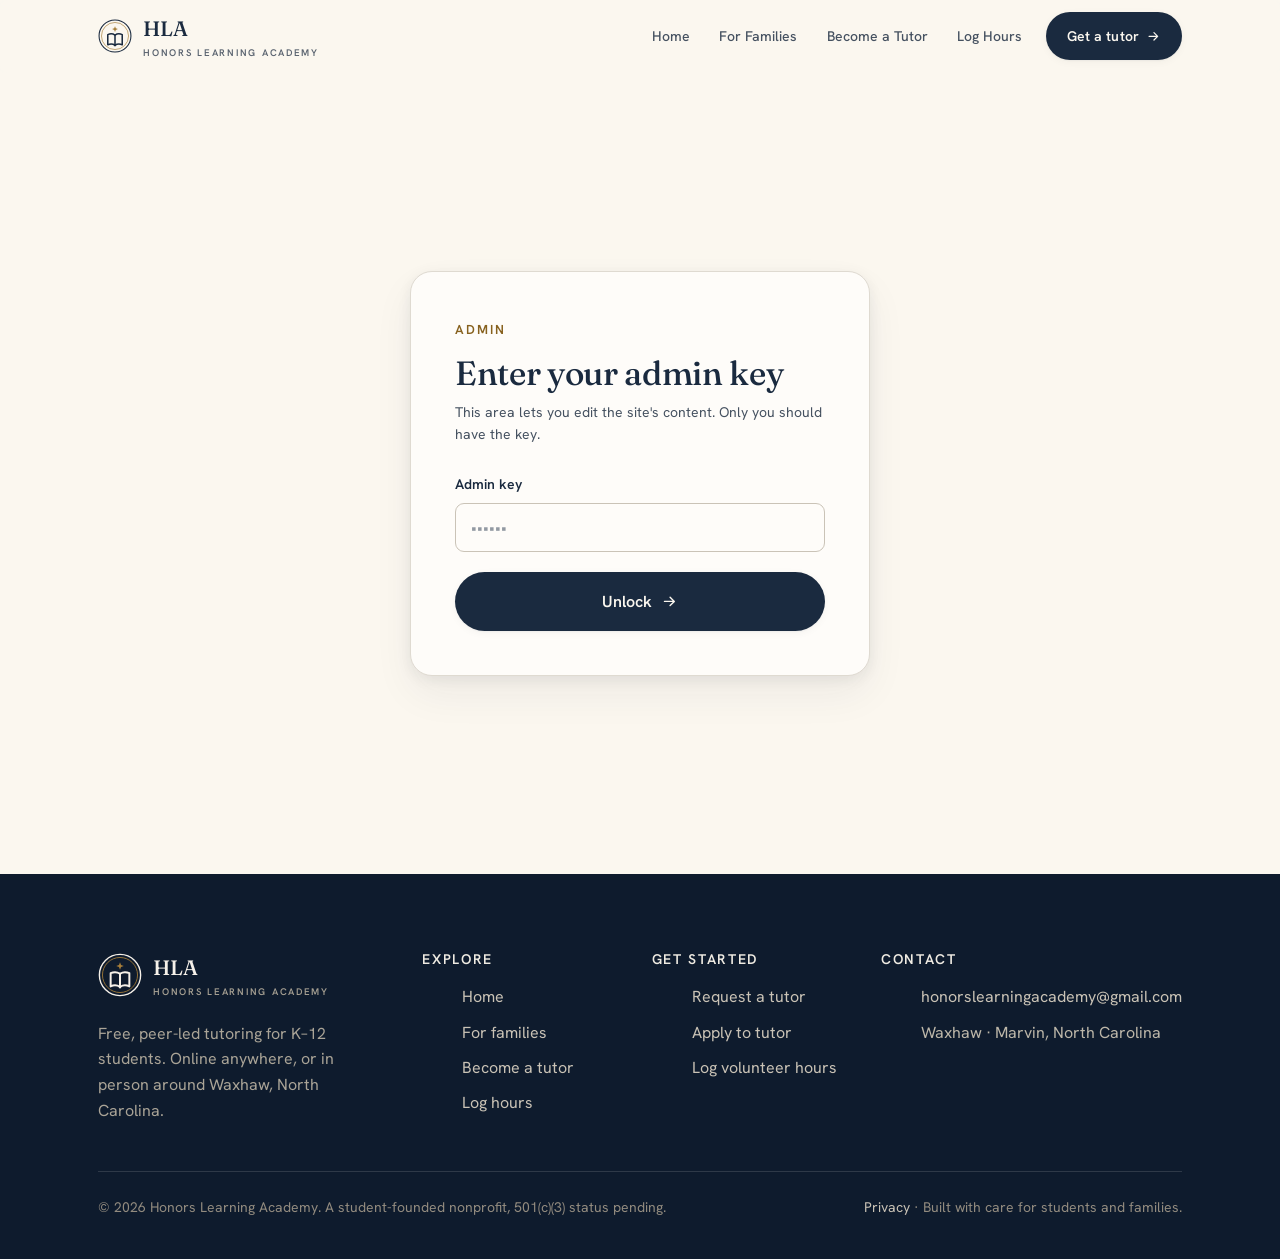
==== admin.html @ d4e88a8c "HLA site" ====
<!DOCTYPE html>
<html lang="en">
<head>
  <meta charset="UTF-8" />
  <meta name="viewport" content="width=device-width, initial-scale=1" />
  <title>Admin | Honors Learning Academy</title>
  <meta name="robots" content="noindex, nofollow" />
  <script>document.documentElement.classList.add('js');addEventListener('DOMContentLoaded',function(){setTimeout(function(){document.querySelectorAll('.reveal').forEach(function(e){e.classList.add('in')})},2400)})</script>
  <link rel="preconnect" href="https://fonts.googleapis.com" />
  <link rel="preconnect" href="https://fonts.gstatic.com" crossorigin />
  <link rel="stylesheet" href="css/styles.css" />
  <link rel="icon" href="assets/favicon.svg" type="image/svg+xml" />
  <link rel="stylesheet" href="css/pages.css" />
</head>
<body>
  <a class="skip-link" href="#main">Skip to content</a>
  <div data-nav></div>

  <main id="main" class="wrap section">

    <!-- LOCK -->
    <div class="admin-lock" id="adminLock">
      <div class="form-card">
        <div class="form-head">
          <span class="eyebrow no-rule">Admin</span>
          <h3 style="margin-top:.75rem">Enter your admin key</h3>
          <p>This area lets you edit the site's content. Only you should have the key.</p>
        </div>
        <div class="field">
          <label for="adminKey">Admin key</label>
          <input id="adminKey" type="password" autocomplete="off" placeholder="••••••" />
          <span class="error" id="adminKeyErr" style="display:none">That key didn't match. Try again.</span>
        </div>
        <button class="btn btn--primary btn--lg btn--block" id="adminEnter">Unlock <span data-ic="arrow"></span></button>
      </div>
    </div>

    <!-- SHELL -->
    <div class="admin-shell" id="adminShell">
      <div class="admin-bar">
        <div>
          <span class="eyebrow no-rule">Control room</span>
          <h2 style="margin-top:.4rem;font-size:var(--t-2xl)">Edit your site</h2>
        </div>
        <span class="status-chip" id="backendChip">Checking…</span>
      </div>

      <div class="admin-tabs">
        <button class="admin-tab active" data-tab="content">Content</button>
        <button class="admin-tab" data-tab="text">Website text</button>
        <button class="admin-tab" data-tab="stats">Quick facts</button>
        <button class="admin-tab" data-tab="contact">Contact &amp; social</button>
        <button class="admin-tab" data-tab="submissions">Submissions</button>
        <button class="admin-tab" data-tab="hours">Hours log</button>
      </div>

      <!-- CONTENT -->
      <div class="admin-panel active" id="panel-content">
        <div class="admin-section">
          <h3>Organization</h3>
          <p class="desc">The name shown across the site.</p>
          <div class="field"><label for="f-org">Organization name</label><input id="f-org" type="text" /></div>
        </div>
        <div class="admin-section">
          <h3>Mission</h3>
          <p class="desc">The paragraph in the "Who we are" section on the home page.</p>
          <div class="field"><label for="f-mission">Mission text</label><textarea id="f-mission" style="min-height:140px"></textarea></div>
          <div class="field"><label for="f-founders">Founders line</label><input id="f-founders" type="text" placeholder="e.g. Founded by Ishaan & Priya, students at Marvin Ridge HS" /><span class="hint">Adding real first names and a school here noticeably builds trust with parents.</span></div>
        </div>
        <div class="admin-section">
          <h3>Announcement bar</h3>
          <p class="desc">A thin banner across the very top of every page. Turn it on for events, deadlines, or news.</p>
          <div class="toggle-row">
            <div><strong style="color:var(--ink)">Show the banner</strong><div class="desc" style="margin:0">When off, no banner appears.</div></div>
            <label class="switch"><input type="checkbox" id="f-announce-on" /><span class="track"></span></label>
          </div>
          <div class="field" style="margin-top:1rem"><label for="f-announce-text">Banner text</label><input id="f-announce-text" type="text" placeholder="e.g. Fall sign-ups are open. Request a tutor today." /></div>
        </div>
      </div>

      <!-- WEBSITE TEXT -->
      <div class="admin-panel" id="panel-text">
        <div class="admin-section" style="background:var(--gold-soft);border-color:transparent">
          <h3>Edit any text on the site</h3>
          <p class="desc" style="margin-bottom:0">Every heading, paragraph, and label from each page is listed below, grouped by page. Change the wording and hit Save. Tip: wrap a word in *asterisks* to give it the gold italic accent, like the word <span class="serif-accent">just</span> in the homepage headline.</p>
        </div>
        <div id="textEditor"><div class="data-empty">Open this tab to load the site's text.</div></div>
      </div>

      <!-- STATS -->
      <div class="admin-panel" id="panel-stats">
        <div class="admin-section">
          <h3>Quick facts</h3>
          <p class="desc">The four facts the site can surface. Keep them honest. Leave a note blank to hide it.</p>
          <div id="statsEditor"></div>
        </div>
      </div>

      <!-- CONTACT -->
      <div class="admin-panel" id="panel-contact">
        <div class="admin-section">
          <h3>Contact</h3>
          <p class="desc">Shown in the footer and the email links.</p>
          <div class="form-grid">
            <div class="field"><label for="f-email">Contact email</label><input id="f-email" type="email" /></div>
            <div class="field"><label for="f-phone">Phone</label><input id="f-phone" type="tel" /><span class="hint">Optional. A Google Voice line is fine. Leave blank to hide it everywhere.</span></div>
            <div class="field span-2"><label for="f-location">Location</label><input id="f-location" type="text" /></div>
          </div>
        </div>
        <div class="admin-section">
          <h3>Social links</h3>
          <p class="desc">Paste a link to make its icon appear in the footer. Leave blank to hide it. You don't need to type https://.</p>
          <div class="form-grid">
            <div class="field"><label for="f-soc-instagram">Instagram</label><input id="f-soc-instagram" type="text" placeholder="instagram.com/yourhandle" /></div>
            <div class="field"><label for="f-soc-tiktok">TikTok</label><input id="f-soc-tiktok" type="text" placeholder="tiktok.com/@yourhandle" /></div>
            <div class="field"><label for="f-soc-youtube">YouTube</label><input id="f-soc-youtube" type="text" placeholder="youtube.com/@yourchannel" /></div>
            <div class="field"><label for="f-soc-x">X</label><input id="f-soc-x" type="text" placeholder="x.com/yourhandle" /></div>
            <div class="field span-2"><label for="f-soc-linkedin">LinkedIn</label><input id="f-soc-linkedin" type="text" placeholder="linkedin.com/company/hla" /></div>
          </div>
        </div>
      </div>

      <!-- SUBMISSIONS -->
      <div class="admin-panel" id="panel-submissions">
        <div class="admin-section">
          <h3>Form submissions</h3>
          <p class="desc">Tutoring requests and tutor applications, newest first.</p>
          <div id="submissionsTable"><div class="data-empty">Open this tab to load.</div></div>
        </div>
      </div>

      <!-- HOURS -->
      <div class="admin-panel" id="panel-hours">
        <div class="admin-section">
          <h3>Volunteer hours</h3>
          <p class="desc">Every session members have logged.</p>
          <div id="hoursTable"><div class="data-empty">Open this tab to load.</div></div>
        </div>
      </div>

      <div class="admin-save-bar">
        <span class="saved-flash" id="savedFlash">Saved</span>
        <button class="btn btn--primary" data-save>Save changes</button>
      </div>
    </div>

  </main>

  <div data-footer></div>

  <script src="js/config.js"></script>
  <script src="js/main.js"></script>
  <script src="js/admin.js"></script>
</body>
</html>
---- css/styles.css ----
/* ============================================================
   Honors Learning Academy — Design System
   Premium editorial, light. Fraunces + Hanken Grotesk.
   ============================================================ */

@import url('https://fonts.googleapis.com/css2?family=Fraunces:opsz,wght@9..144,400..600&family=Hanken+Grotesk:wght@400;500;600;700&display=swap');

/* ---- Tokens ---- */
:root {
  /* color */
  --paper:      oklch(97.6% 0.011 84);
  --paper-2:    oklch(94.3% 0.016 83);
  --surface:    oklch(99.2% 0.005 84);
  --ink:        oklch(28%   0.045 256);
  --ink-soft:   oklch(43%   0.030 256);
  --muted:      oklch(50%   0.022 256);
  --gold:       oklch(62%   0.100 78);
  --gold-deep:  oklch(54%   0.100 70);
  --gold-ink:   oklch(52%   0.095 78); /* #8A6420, text only; clears 4.5:1 on paper */
  --gold-soft:  oklch(89%   0.050 86);
  --green:      oklch(40%   0.070 162);
  --green-soft: oklch(91%   0.025 163);
  --line:       oklch(89%   0.014 84);
  --line-strong:oklch(82%   0.018 84);
  --ink-invert: oklch(22%   0.040 256);

  /* fonts */
  --serif: 'Fraunces', Georgia, 'Times New Roman', serif;
  --sans:  'Hanken Grotesk', system-ui, -apple-system, sans-serif;

  /* type scale (1.25) */
  --t-eyebrow: 0.8125rem;
  --t-sm:   0.875rem;
  --t-base: 1rem;
  --t-lg:   1.1875rem;
  --t-xl:   1.5rem;
  --t-2xl:  2.1rem;
  --t-3xl:  2.95rem;
  --t-4xl:  4rem;
  --t-5xl:  5.25rem;

  /* space */
  --sp-1: 0.5rem;  --sp-2: 0.75rem; --sp-3: 1rem;   --sp-4: 1.5rem;
  --sp-5: 2rem;    --sp-6: 3rem;    --sp-7: 4.5rem;  --sp-8: 6.5rem;
  --sp-9: 9rem;

  --radius:   14px;
  --radius-sm: 9px;
  --radius-lg: 22px;
  --maxw: 1180px;

  --shadow-sm: 0 1px 2px oklch(28% 0.045 256 / 0.05), 0 2px 8px oklch(28% 0.045 256 / 0.04);
  --shadow-md: 0 4px 14px oklch(28% 0.045 256 / 0.07), 0 18px 40px oklch(28% 0.045 256 / 0.06);
  --shadow-lg: 0 10px 30px oklch(28% 0.045 256 / 0.10), 0 30px 70px oklch(28% 0.045 256 / 0.09);

  --ease: cubic-bezier(0.22, 1, 0.36, 1);          /* ease-out-quart-ish */
  --ease-soft: cubic-bezier(0.16, 1, 0.3, 1);      /* ease-out-expo-ish */
}

/* ---- Reset ---- */
*, *::before, *::after { box-sizing: border-box; }
* { margin: 0; }
html { -webkit-text-size-adjust: 100%; scroll-behavior: smooth; }
@media (prefers-reduced-motion: reduce) { html { scroll-behavior: auto; } }

body {
  font-family: var(--sans);
  font-size: var(--t-base);
  line-height: 1.6;
  color: var(--ink-soft);
  background: var(--paper);
  -webkit-font-smoothing: antialiased;
  text-rendering: optimizeLegibility;
  overflow-x: hidden;
}

img, svg, video { display: block; max-width: 100%; }
[hidden] { display: none !important; }
a { color: inherit; text-decoration: none; }
button { font: inherit; color: inherit; cursor: pointer; background: none; border: none; }
input, textarea, select, button { font-family: inherit; }
:focus-visible { outline: 2.5px solid var(--gold); outline-offset: 3px; border-radius: 4px; }

/* ---- Typography ---- */
h1, h2, h3, h4 { font-family: var(--serif); color: var(--ink); font-weight: 480; line-height: 1.05; letter-spacing: -0.01em; }
h1 { font-size: clamp(2.6rem, 6.2vw, var(--t-5xl)); font-weight: 460; line-height: 1.0; letter-spacing: -0.025em; }
h2 { font-size: clamp(2rem, 4.2vw, var(--t-3xl)); letter-spacing: -0.02em; }
h3 { font-size: var(--t-xl); line-height: 1.15; }
h4 { font-size: var(--t-lg); line-height: 1.25; }

p { max-width: 68ch; }
strong { color: var(--ink); font-weight: 600; }

.eyebrow {
  font-family: var(--sans);
  font-size: var(--t-eyebrow);
  font-weight: 600;
  text-transform: uppercase;
  letter-spacing: 0.15em;
  color: var(--gold-ink);
  display: inline-flex; align-items: center; gap: 0.6em;
}
.eyebrow::before {
  content: ""; width: 26px; height: 1.5px; background: var(--gold); display: inline-block;
}
.eyebrow.no-rule::before { display: none; }

.lede { font-size: clamp(1.0625rem, 1.6vw, var(--t-lg)); color: var(--ink-soft); line-height: 1.55; }
.serif-accent { font-family: var(--serif); font-style: italic; font-weight: 460; color: var(--gold-ink); }

/* ---- Layout ---- */
.wrap { width: 100%; max-width: var(--maxw); margin-inline: auto; padding-inline: clamp(1.25rem, 5vw, 3rem); }
.section { padding-block: clamp(3.5rem, 8vw, var(--sp-8)); }
.section--tight { padding-block: clamp(2.5rem, 5vw, var(--sp-7)); }
.band-sand { background: var(--paper-2); }
.band-green { background: var(--green-soft); }
.band-green .eyebrow { color: var(--green); }
.band-green .eyebrow::before { background: var(--green); }
.band-ink { background: var(--ink-invert); color: oklch(86% 0.02 84); }
.band-ink h1, .band-ink h2, .band-ink h3 { color: oklch(96% 0.012 84); }

.grid { display: grid; gap: clamp(1.5rem, 3vw, var(--sp-5)); }
.center-col { max-width: 56ch; margin-inline: auto; text-align: center; }

/* ---- Buttons ---- */
.btn {
  display: inline-flex; align-items: center; justify-content: center; gap: 0.55em;
  font-family: var(--sans); font-weight: 600; font-size: var(--t-sm);
  letter-spacing: 0.005em; padding: 0.85em 1.5em; border-radius: 100px;
  min-height: 48px; transition: transform .2s var(--ease), background-color .2s var(--ease), box-shadow .25s var(--ease), color .2s var(--ease), border-color .2s var(--ease);
  will-change: transform; white-space: nowrap;
}
.btn svg { width: 1.05em; height: 1.05em; }
.btn--primary { background: var(--ink); color: var(--paper); box-shadow: var(--shadow-sm); }
.btn--primary:hover { background: oklch(24% 0.045 256); transform: translateY(-2px); box-shadow: var(--shadow-md); }
.btn--gold { background: var(--gold-deep); color: oklch(99% 0.005 84); box-shadow: var(--shadow-sm); }
.btn--gold:hover { background: oklch(48% 0.10 66); transform: translateY(-2px); box-shadow: var(--shadow-md); }
.btn--ghost { background: transparent; color: var(--ink); border: 1.5px solid var(--line-strong); }
.btn--ghost:hover { border-color: var(--ink); transform: translateY(-2px); }
.btn--lg { padding: 1.05em 1.9em; font-size: var(--t-base); min-height: 56px; }
.btn--block { width: 100%; }
.btn:active { transform: translateY(0); }

.link-gold {
  color: var(--gold-ink); font-weight: 600; background-image: linear-gradient(var(--gold), var(--gold));
  background-size: 0% 1.5px; background-position: 0 100%; background-repeat: no-repeat;
  transition: background-size .28s var(--ease);
}
.link-gold:hover { background-size: 100% 1.5px; }

/* ---- Cards ---- */
.card {
  background: var(--surface); border: 1px solid var(--line); border-radius: var(--radius);
  padding: clamp(1.4rem, 2.4vw, 2rem);
  transition: transform .3s var(--ease), box-shadow .3s var(--ease), border-color .3s var(--ease);
}
.card--hover:hover { transform: translateY(-4px); box-shadow: var(--shadow-md); border-color: var(--line-strong); }

/* ---- Pills / tags ---- */
.pill {
  display: inline-flex; align-items: center; gap: 0.45em; font-size: var(--t-sm); font-weight: 500;
  padding: 0.4em 0.85em; border-radius: 100px; border: 1px solid var(--line-strong); color: var(--ink-soft);
  background: var(--surface);
}
.pill--gold { background: var(--gold-soft); border-color: transparent; color: oklch(40% 0.08 70); }
.pill--green { background: var(--green-soft); border-color: transparent; color: var(--green); }
.pill svg { width: 1em; height: 1em; }

/* ---- Nav ---- */
.nav {
  position: sticky; top: 0; z-index: 100; background: oklch(97.6% 0.011 84 / 0.82);
  backdrop-filter: saturate(140%) blur(10px); -webkit-backdrop-filter: saturate(140%) blur(10px);
  border-bottom: 1px solid transparent; transition: border-color .3s var(--ease), background-color .3s var(--ease);
}
.nav.scrolled { border-bottom-color: var(--line); background: oklch(97.6% 0.011 84 / 0.94); }
.nav__inner { display: flex; align-items: center; justify-content: space-between; gap: 1.5rem; height: 72px; }
.brand { display: inline-flex; align-items: center; gap: 0.7rem; font-family: var(--serif); font-weight: 500; font-size: 1.3rem; color: var(--ink); letter-spacing: -0.01em; }
.brand__mark { width: 38px; height: 38px; flex: none; }
.brand small { display:block; font-family: var(--sans); font-size: 0.6rem; letter-spacing: 0.18em; text-transform: uppercase; color: var(--muted); font-weight: 600; }
.nav__links { display: flex; align-items: center; gap: 0.35rem; }
.nav__link { font-size: var(--t-sm); font-weight: 500; color: var(--ink-soft); padding: 0.5em 0.85em; border-radius: 100px; transition: color .2s var(--ease), background-color .2s var(--ease); }
.nav__link:hover { color: var(--ink); background: var(--paper-2); }
.nav__link.active { color: var(--ink); }
.nav__cta { margin-left: 0.4rem; }
.nav__burger { display: none; width: 44px; height: 44px; align-items: center; justify-content: center; border-radius: 10px; }
.nav__burger span { display:block; width: 20px; height: 1.7px; background: var(--ink); position: relative; transition: transform .3s var(--ease), opacity .2s var(--ease); }
.nav__burger span::before, .nav__burger span::after { content:""; position:absolute; left:0; width: 20px; height: 1.7px; background: var(--ink); transition: transform .3s var(--ease); }
.nav__burger span::before { top: -6px; } .nav__burger span::after { top: 6px; }
.nav.open .nav__burger span { background: transparent; }
.nav.open .nav__burger span::before { transform: translateY(6px) rotate(45deg); }
.nav.open .nav__burger span::after { transform: translateY(-6px) rotate(-45deg); }

/* ---- Footer ---- */
.footer { background: var(--ink-invert); color: oklch(78% 0.02 84); padding-block: clamp(3rem, 6vw, 5rem) 2.5rem; }
.footer a { color: oklch(82% 0.02 84); transition: color .2s var(--ease); }
.footer a:hover { color: var(--gold); }
.footer h4 { color: oklch(94% 0.012 84); font-family: var(--sans); font-size: var(--t-sm); text-transform: uppercase; letter-spacing: 0.12em; font-weight: 600; margin-bottom: 1rem; }
.footer__grid { display: grid; grid-template-columns: 1.5fr 1fr 1fr 1fr; gap: 2.5rem; }
.footer__brand .brand { color: oklch(96% 0.012 84); }
.footer__brand .brand small { color: oklch(70% 0.02 84); }
.footer__social { display: flex; gap: 0.6rem; margin-top: 1.25rem; }
.footer__social a { width: 40px; height: 40px; border: 1px solid oklch(40% 0.03 256); border-radius: 50%; display: grid; place-items: center; transition: border-color .2s var(--ease), background-color .2s var(--ease), transform .2s var(--ease); }
.footer__social a:hover { border-color: var(--gold); background: oklch(30% 0.04 256); transform: translateY(-2px); }
.footer__social svg { width: 18px; height: 18px; }
.footer__bottom { margin-top: 3rem; padding-top: 1.5rem; border-top: 1px solid oklch(34% 0.03 256); display: flex; flex-wrap: wrap; gap: 1rem; justify-content: space-between; font-size: var(--t-sm); color: oklch(64% 0.02 84); }

/* ---- Announcement bar ---- */
.announce { background: var(--ink-invert); color: oklch(90% 0.02 84); font-size: var(--t-sm); }
.announce__inner { display: flex; align-items: center; gap: 0.7rem; min-height: 42px; padding-block: 0.5rem; }
.announce__dot { width: 7px; height: 7px; border-radius: 50%; background: var(--gold); flex: none; box-shadow: 0 0 0 3px oklch(62% 0.1 78 / 0.25); }
.announce p { margin: 0; max-width: none; }

/* ---- Stats ---- */
.stat__value { font-family: var(--serif); font-size: clamp(2.2rem, 4vw, 3rem); font-weight: 480; color: var(--ink); line-height: 1; letter-spacing: -0.02em; }
.stat__label { font-weight: 600; color: var(--ink); margin-top: 0.5rem; }
.stat__note { font-size: var(--t-sm); color: var(--muted); margin-top: 0.15rem; }

/* ---- Reveal motion (only hidden when JS is present, so no-JS shows content) ---- */
.js .reveal { opacity: 0; transform: translateY(18px); transition: opacity .7s var(--ease-soft), transform .7s var(--ease-soft), filter .7s var(--ease-soft); filter: blur(4px); will-change: transform, opacity; }
.reveal.in { opacity: 1; transform: none; filter: none; }
.reveal[data-delay="1"] { transition-delay: .06s; }
.reveal[data-delay="2"] { transition-delay: .12s; }
.reveal[data-delay="3"] { transition-delay: .18s; }
.reveal[data-delay="4"] { transition-delay: .24s; }
.reveal[data-delay="5"] { transition-delay: .30s; }

@media (prefers-reduced-motion: reduce) {
  .js .reveal { opacity: 1; transform: none; filter: none; transition: none; }
  .btn, .card, .nav__link, .link-gold { transition: none !important; }
}

/* ---- Forms ---- */
.field { display: flex; flex-direction: column; gap: 0.45rem; margin-bottom: 1.25rem; }
.field label { font-size: var(--t-sm); font-weight: 600; color: var(--ink); }
.field .req { color: var(--gold-ink); }
.field .hint { font-size: var(--t-sm); color: var(--muted); }
.field input, .field select, .field textarea {
  width: 100%; padding: 0.8em 0.95em; border: 1.5px solid var(--line-strong); border-radius: var(--radius-sm);
  background: var(--surface); color: var(--ink); font-size: var(--t-base);
  transition: border-color .2s var(--ease), box-shadow .2s var(--ease);
}
.field input::placeholder, .field textarea::placeholder { color: oklch(68% 0.015 256); }
.field input:focus, .field select:focus, .field textarea:focus { outline: none; border-color: var(--gold); box-shadow: 0 0 0 3px var(--gold-soft); }
.field textarea { resize: vertical; min-height: 110px; }
.field.invalid input, .field.invalid select, .field.invalid textarea { border-color: oklch(55% 0.18 25); }
.field .error { font-size: var(--t-sm); color: oklch(50% 0.18 25); display: none; }
.field.invalid .error { display: block; }
.choice-row { display: flex; flex-wrap: wrap; gap: 0.6rem; }
.choice {
  display: inline-flex; align-items: center; gap: 0.5em; padding: 0.6em 1em; border: 1.5px solid var(--line-strong);
  border-radius: 100px; font-size: var(--t-sm); font-weight: 500; cursor: pointer; transition: all .2s var(--ease); user-select: none;
}
.choice input { position: absolute; opacity: 0; pointer-events: none; }
.choice:has(input:checked) { border-color: var(--ink); background: var(--ink); color: var(--paper); }
.choice:hover { border-color: var(--ink); }

/* ---- Utilities ---- */
.u-center { text-align: center; }
.u-mt-1 { margin-top: var(--sp-2); } .u-mt-2 { margin-top: var(--sp-3); } .u-mt-3 { margin-top: var(--sp-4); } .u-mt-4 { margin-top: var(--sp-5); } .u-mt-6 { margin-top: var(--sp-6); }
.u-mb-2 { margin-bottom: var(--sp-3); } .u-mb-3 { margin-bottom: var(--sp-4); } .u-mb-4 { margin-bottom: var(--sp-5); }
.cluster { display: flex; flex-wrap: wrap; gap: 0.85rem; align-items: center; }
.tabular { font-variant-numeric: tabular-nums; }
.visually-hidden { position:absolute; width:1px; height:1px; padding:0; margin:-1px; overflow:hidden; clip:rect(0 0 0 0); white-space:nowrap; border:0; }
.skip-link { position:absolute; left:-999px; top:0; background:var(--ink); color:var(--paper); padding:.7em 1.2em; border-radius:0 0 8px 0; z-index:1000; }
.skip-link:focus { left:0; }

/* ============================================================
   Page sections
   ============================================================ */
.sec-head { max-width: 62ch; margin-bottom: clamp(2rem, 4vw, 3.25rem); }
.sec-head h2 { margin-block: 0.85rem 1rem; }
.sec-head p { color: var(--ink-soft); }

/* Hero */
.hero { padding-block: clamp(2.25rem, 6vw, 5rem) clamp(2.75rem, 6vw, 5rem); }
.hero__grid { display: grid; grid-template-columns: 1.12fr 0.88fr; gap: clamp(2rem, 5vw, 4.5rem); align-items: center; }
.hero h1 { margin-block: 1.1rem 1.4rem; }
.hero .lede { max-width: 48ch; }
.hero__checks { display: flex; flex-wrap: wrap; gap: 0.9rem 1.6rem; margin: 1.6rem 0 2.1rem; }
.hero__check { display: inline-flex; align-items: center; gap: 0.55rem; font-weight: 600; color: var(--ink); font-size: var(--t-sm); }
.hero__check svg { width: 18px; height: 18px; color: var(--green); }
.hero__btns { display: flex; flex-wrap: wrap; gap: 0.85rem; }

/* At-a-glance card */
.glance { background: var(--surface); border: 1px solid var(--line); border-radius: var(--radius-lg); padding: clamp(1.5rem, 3vw, 2.1rem); box-shadow: var(--shadow-md); }
.glance__head { display: flex; align-items: center; gap: 0.9rem; padding-bottom: 1.15rem; border-bottom: 1px solid var(--line); }
.glance__badge { width: 56px; height: 56px; flex: none; border-radius: 15px; background: var(--gold-soft); display: grid; place-items: center; color: oklch(40% 0.08 70); }
.glance__badge svg { width: 30px; height: 30px; }
.glance__head h3 { font-family: var(--sans); font-size: var(--t-base); font-weight: 600; }
.glance__head p { font-size: var(--t-sm); color: var(--muted); margin: 0; }
.glance dl { margin-top: 0.3rem; }
.glance .row { display: flex; justify-content: space-between; align-items: baseline; gap: 1rem; padding: 0.9rem 0; border-bottom: 1px solid var(--line); }
.glance .row:last-child { border-bottom: none; padding-bottom: 0; }
.glance dt { color: var(--muted); font-size: var(--t-sm); }
.glance dd { font-family: var(--serif); font-weight: 500; color: var(--ink); text-align: right; }

/* Stat band (editorial dividers, not glowing cards) */
.statband { display: grid; grid-template-columns: repeat(4, 1fr); border: 1px solid var(--line); border-radius: var(--radius-lg); overflow: hidden; background: var(--surface); }
.statband .stat { padding: clamp(1.5rem, 3vw, 2.25rem); border-right: 1px solid var(--line); }
.statband .stat:last-child { border-right: none; }

/* Two doors */
.doors { display: grid; grid-template-columns: 1fr 1fr; gap: clamp(1rem, 2.5vw, 1.75rem); }
.door { padding: clamp(1.6rem, 3.2vw, 2.5rem); border-radius: var(--radius-lg); border: 1px solid var(--line); transition: transform .3s var(--ease), box-shadow .3s var(--ease); }
.door--family { background: var(--paper-2); }
.door--tutor { background: var(--green-soft); border-color: transparent; }
.door:hover { transform: translateY(-4px); box-shadow: var(--shadow-md); }
.door__icon { width: 50px; height: 50px; border-radius: 13px; display: grid; place-items: center; background: var(--surface); color: var(--ink); margin-bottom: 1.2rem; }
.door__icon svg { width: 26px; height: 26px; }
.door h3 { margin-bottom: 0.55rem; }
.door p { color: var(--ink-soft); font-size: var(--t-base); }
.door .btn { margin-top: 1.5rem; }

/* Subjects */
.subjects__group + .subjects__group { margin-top: clamp(1.75rem, 3vw, 2.5rem); }
.subjects__grid { display: grid; grid-template-columns: repeat(2, 1fr); gap: clamp(0.75rem, 1.5vw, 1.1rem); }
.subj { display: flex; gap: 1rem; padding: 1.2rem 1.3rem; border-radius: var(--radius); border: 1px solid var(--line); background: var(--surface); align-items: flex-start; transition: border-color .25s var(--ease), transform .25s var(--ease), box-shadow .25s var(--ease); }
.subj:hover { border-color: var(--line-strong); transform: translateY(-2px); box-shadow: var(--shadow-sm); }
.subj__ic { width: 44px; height: 44px; flex: none; border-radius: 12px; display: grid; place-items: center; background: var(--paper-2); color: var(--gold-deep); }
.subj__ic svg { width: 23px; height: 23px; }
.subj h4 { font-family: var(--sans); font-size: var(--t-base); font-weight: 600; color: var(--ink); }
.subj p { font-size: var(--t-sm); color: var(--muted); margin-top: 0.2rem; }
.subj--spec .subj__ic { background: var(--ink); color: var(--gold); }

/* Steps */
.steps { display: grid; grid-template-columns: repeat(3, 1fr); gap: clamp(1.25rem, 3vw, 2.25rem); }
.step__n { font-family: var(--serif); font-size: 2.1rem; color: var(--gold-deep); line-height: 1; }
.step h4 { margin: 0.65rem 0 0.45rem; font-family: var(--serif); font-weight: 480; font-size: var(--t-xl); color: var(--ink); }
.step p { font-size: var(--t-sm); color: var(--ink-soft); }
.step--line { position: relative; }

/* Mission / editorial split */
.split { display: grid; grid-template-columns: 0.8fr 1.2fr; gap: clamp(2rem, 5vw, 4rem); align-items: start; }
.pullquote { font-family: var(--serif); font-weight: 460; font-size: clamp(1.45rem, 3vw, 2.15rem); line-height: 1.28; color: var(--ink); letter-spacing: -0.015em; }
.pullquote .serif-accent { font-size: inherit; }
.sig { margin-top: 1.5rem; display: flex; align-items: center; gap: 0.8rem; font-size: var(--t-sm); color: var(--muted); }
.sig__line { width: 32px; height: 1.5px; background: var(--line-strong); }

/* Trust strip */
.trust { display: grid; grid-template-columns: repeat(2, 1fr); gap: clamp(1.25rem, 3vw, 2.25rem); }
.trust__item { display: flex; gap: 0.9rem; align-items: flex-start; }
.trust__ic { width: 40px; height: 40px; flex: none; border-radius: 11px; background: var(--surface); color: var(--green); display: grid; place-items: center; }
.trust__ic svg { width: 21px; height: 21px; }
.trust h4 { font-family: var(--sans); font-size: var(--t-base); font-weight: 600; color: var(--ink); margin-bottom: 0.25rem; }
.trust p { font-size: var(--t-sm); color: var(--ink-soft); }

/* Trust band: asymmetric head + standards + remaining items */
.trust-layout {
  display: grid;
  grid-template-columns: 1fr 1.05fr;
  grid-template-areas:
    "head standards"
    "items standards";
  gap: clamp(1.5rem, 3vw, 2.5rem) clamp(2rem, 5vw, 4rem);
  align-items: start;
}
.trust-layout__head { grid-area: head; margin-bottom: 0; }
.trust-layout__standards { grid-area: standards; }
.trust-layout__items { grid-area: items; }
.trust-standards__title {
  font-family: var(--serif);
  font-size: var(--t-xl);
  font-weight: 480;
  color: var(--ink);
  margin-bottom: 0.85rem;
}
.trust-standards {
  list-style: none;
  margin: 0;
  padding: 0;
}
.trust-standards li {
  display: flex;
  gap: 0.75rem;
  align-items: flex-start;
  padding: 0.85rem 0;
  border-bottom: 1px solid oklch(82% 0.02 163);
  max-width: none;
}
.trust-standards li:first-child { padding-top: 0; }
.trust-standards li:last-child { border-bottom: none; padding-bottom: 0; }
.trust-standards li p {
  font-size: var(--t-sm);
  line-height: 1.45;
  color: var(--ink-soft);
  margin: 0;
  max-width: none;
}
.trust-standards__ic {
  flex: none;
  width: 1.15em;
  height: 1.15em;
  margin-top: 0.15em;
  color: var(--green);
  display: grid;
  place-items: center;
}
.trust-standards__ic svg { width: 100%; height: 100%; }
.trust-standards__link {
  display: inline-block;
  margin-top: 1rem;
  font-size: var(--t-sm);
  font-weight: 600;
  color: var(--green);
  background-image: linear-gradient(var(--green), var(--green));
  background-size: 0% 1.5px;
  background-position: 0 100%;
  background-repeat: no-repeat;
  transition: background-size .28s var(--ease);
}
.trust-standards__link:hover { background-size: 100% 1.5px; }

/* Crest seal */
.crest {
  display: inline-flex;
  color: var(--ink);
  flex: none;
  line-height: 0;
}
.crest__svg { width: 100%; height: 100%; }
.crest--nav { width: 34px; height: 34px; }
.crest--footer { width: 44px; height: 44px; }
.crest--seal {
  width: clamp(110px, 18vw, 128px);
  height: clamp(110px, 18vw, 128px);
  display: block;
  margin-bottom: 1.75rem;
  color: var(--ink);
}
.crest--invert { color: oklch(96% 0.012 84); }

/* Session formats (type-led, not subject tiles) */
.formats {
  margin-top: clamp(2.5rem, 5vw, 3.75rem);
  padding-top: clamp(2rem, 4vw, 2.75rem);
  border-top: 1px solid var(--line);
}
.formats__heading {
  font-family: var(--serif);
  font-size: clamp(1.35rem, 2.4vw, 1.75rem);
  font-weight: 480;
  color: var(--ink);
  margin-bottom: 1.5rem;
  letter-spacing: -0.015em;
}
.formats__row {
  display: grid;
  grid-template-columns: repeat(4, 1fr);
}
.formats__item {
  padding: 0 clamp(1.1rem, 2vw, 1.6rem);
  border-right: 1px solid var(--line);
}
.formats__item:first-child { padding-left: 0; }
.formats__item:last-child { border-right: none; padding-right: 0; }
.formats__item h4 {
  font-family: var(--serif);
  font-size: var(--t-lg);
  font-weight: 480;
  color: var(--ink);
  margin-bottom: 0.4rem;
}
.formats__item p {
  font-size: var(--t-sm);
  color: var(--ink-soft);
  margin: 0;
  max-width: 28ch;
}

/* Team roster */
.team {
  display: grid;
  grid-template-columns: repeat(4, 1fr);
  gap: clamp(1.25rem, 2.5vw, 1.75rem);
}
.team__card { display: flex; flex-direction: column; gap: 0.55rem; }
.team__media {
  aspect-ratio: 4 / 5;
  border: 1px solid var(--line);
  border-radius: var(--radius);
  overflow: hidden;
  background: var(--paper);
}
.team__photo {
  width: 100%;
  height: 100%;
  object-fit: cover;
  display: block;
}
.team__mono {
  width: 100%;
  height: 100%;
  display: grid;
  place-items: center;
  background: var(--paper);
  color: var(--ink);
}
.band-sand .team__mono { background: var(--paper); }
.team__mono span {
  font-family: var(--serif);
  font-size: clamp(2rem, 4vw, 2.75rem);
  font-weight: 480;
  letter-spacing: -0.02em;
  line-height: 1;
}
.team__name {
  font-family: var(--serif);
  font-size: var(--t-lg);
  font-weight: 480;
  color: var(--ink);
  letter-spacing: -0.01em;
  margin-top: 0.35rem;
}
a.team__name:hover { color: var(--gold-ink); }
.team__role {
  font-family: var(--sans);
  font-size: var(--t-eyebrow);
  font-weight: 600;
  text-transform: uppercase;
  letter-spacing: 0.14em;
  color: var(--green);
}
.team__bio {
  font-size: var(--t-sm);
  color: var(--ink-soft);
  margin: 0;
  max-width: none;
}

/* CTA band */
.cta-band { text-align: center; }
.cta-band .cluster { justify-content: center; margin-top: 1.75rem; }
.cta-band h2 { max-width: 18ch; margin-inline: auto; }

@media (max-width: 880px) {
  .hero__grid { grid-template-columns: 1fr; gap: 2.5rem; }
  .hero__aside { order: 2; }
  .statband { grid-template-columns: 1fr 1fr; }
  .statband .stat:nth-child(2) { border-right: none; }
  .statband .stat:nth-child(1), .statband .stat:nth-child(2) { border-bottom: 1px solid var(--line); }
  .doors { grid-template-columns: 1fr; }
  .steps { grid-template-columns: 1fr; gap: 1.5rem; }
  .split { grid-template-columns: 1fr; gap: 1.5rem; }
  .trust { grid-template-columns: 1fr; gap: 1.5rem; }
  .trust-layout {
    grid-template-columns: 1fr;
    grid-template-areas:
      "head"
      "standards"
      "items";
  }
  .formats__row { grid-template-columns: 1fr; }
  .formats__item {
    padding: 1rem 0;
    border-right: none;
    border-bottom: 1px solid var(--line);
  }
  .formats__item:last-child { border-bottom: none; padding-bottom: 0; }
  .formats__item:first-child { padding-top: 0; }
  .team { grid-template-columns: repeat(2, 1fr); }
}
@media (max-width: 620px) {
  .subjects__grid { grid-template-columns: 1fr; }
  .statband { grid-template-columns: 1fr; }
  .statband .stat { border-right: none; border-bottom: 1px solid var(--line); }
  .statband .stat:last-child { border-bottom: none; }
}

/* ---- Mobile nav ---- */
@media (max-width: 880px) {
  .nav__links {
    position: fixed; inset: 72px 0 auto 0; flex-direction: column; align-items: stretch; gap: 0.25rem;
    background: var(--paper); border-bottom: 1px solid var(--line); padding: 1rem clamp(1.25rem, 5vw, 3rem) 1.5rem;
    transform: translateY(-130%); transition: transform .4s var(--ease); box-shadow: var(--shadow-md); z-index: 99;
  }
  .nav.open .nav__links { transform: translateY(0); }
  .nav__link { padding: 0.85em 0.5em; font-size: var(--t-base); border-bottom: 1px solid var(--line); border-radius: 0; }
  .nav__link:hover { background: transparent; }
  .nav__cta { margin: 0.75rem 0 0; }
  .nav__cta .btn { width: 100%; }
  .nav__burger { display: inline-flex; }
  @media (prefers-reduced-motion: reduce) { .nav__links { transition: none; } }
}

@media (max-width: 640px) {
  .footer__grid { grid-template-columns: 1fr 1fr; gap: 1.75rem; }
  .footer__brand { grid-column: 1 / -1; }
}
---- css/pages.css ----
/* ============================================================
   HLA — Page components: forms, FAQ, perks, portal, admin
   Loaded after styles.css on inner pages.
   ============================================================ */

/* Compact page hero */
.page-hero { padding-block: clamp(2.25rem, 6vw, 4.5rem) clamp(1.5rem, 4vw, 3rem); }
.page-hero .eyebrow { margin-bottom: 1.1rem; }
.page-hero h1 { font-size: clamp(2.3rem, 5vw, 4rem); max-width: 16ch; }
.page-hero .lede { margin-top: 1.2rem; max-width: 54ch; }
.page-hero__grid { display: grid; grid-template-columns: 1.1fr 0.9fr; gap: clamp(2rem, 5vw, 4rem); align-items: center; }

/* Perks (gold-tinted variant of trust) */
.perks { display: grid; grid-template-columns: repeat(2, 1fr); gap: clamp(1rem, 2.5vw, 1.6rem); }
.perk { display: flex; gap: 1rem; padding: clamp(1.4rem, 2.5vw, 1.9rem); border-radius: var(--radius); background: var(--surface); border: 1px solid var(--line); align-items: flex-start; }
.perk__ic { width: 46px; height: 46px; flex: none; border-radius: 12px; background: var(--gold-soft); color: oklch(40% 0.08 70); display: grid; place-items: center; }
.perk__ic svg { width: 24px; height: 24px; }
.perk h4 { font-family: var(--sans); font-size: var(--t-base); font-weight: 600; color: var(--ink); margin-bottom: 0.3rem; }
.perk p { font-size: var(--t-sm); color: var(--ink-soft); }

/* Forms */
.form-wrap { max-width: 720px; margin-inline: auto; }
.form-card { background: var(--surface); border: 1px solid var(--line); border-radius: var(--radius-lg); padding: clamp(1.5rem, 4vw, 2.75rem); box-shadow: var(--shadow-md); }
.form-card .form-head { margin-bottom: 1.75rem; }
.form-card .form-head h3 { font-size: var(--t-2xl); margin-bottom: 0.5rem; }
.form-card .form-head p { color: var(--ink-soft); font-size: var(--t-sm); }
.form-grid { display: grid; grid-template-columns: 1fr 1fr; gap: 0 1.25rem; }
.form-grid .span-2 { grid-column: 1 / -1; }
.form-foot { margin-top: 0.5rem; }
.form-foot .fineprint { font-size: var(--t-sm); color: var(--muted); margin-top: 1rem; display: flex; gap: 0.5rem; align-items: flex-start; }
.form-foot .fineprint svg { width: 16px; height: 16px; color: var(--green); flex: none; margin-top: 2px; }
.form-success { text-align: center; padding: clamp(1.5rem, 4vw, 2.5rem) 0.5rem; display: none; }
.form-success.show { display: block; animation: pop .5s var(--ease); }
.form-success__ic { width: 64px; height: 64px; border-radius: 50%; background: var(--green-soft); color: var(--green); display: grid; place-items: center; margin: 0 auto 1.25rem; }
.form-success__ic svg { width: 32px; height: 32px; }
.form-success h3 { margin-bottom: 0.6rem; }
@keyframes pop { from { opacity: 0; transform: scale(.96); } to { opacity: 1; transform: none; } }
@media (prefers-reduced-motion: reduce) { .form-success.show { animation: none; } }

/* FAQ via <details> */
.faq { max-width: 760px; }
.faq details { border-bottom: 1px solid var(--line); }
.faq summary { list-style: none; cursor: pointer; padding: 1.25rem 0; display: flex; justify-content: space-between; align-items: center; gap: 1rem; font-family: var(--serif); font-size: var(--t-lg); color: var(--ink); font-weight: 480; }
.faq summary::-webkit-details-marker { display: none; }
.faq summary .ic { width: 26px; height: 26px; flex: none; border-radius: 50%; border: 1.5px solid var(--line-strong); display: grid; place-items: center; transition: transform .3s var(--ease), background-color .2s var(--ease); position: relative; }
.faq summary .ic::before, .faq summary .ic::after { content: ""; position: absolute; background: var(--ink); }
.faq summary .ic::before { width: 11px; height: 1.7px; } .faq summary .ic::after { width: 1.7px; height: 11px; transition: transform .3s var(--ease); }
.faq details[open] summary .ic::after { transform: scaleY(0); }
.faq details[open] summary .ic { background: var(--paper-2); }
.faq .faq__body { padding-bottom: 1.3rem; color: var(--ink-soft); max-width: 68ch; }
@media (prefers-reduced-motion: reduce) { .faq summary .ic, .faq summary .ic::after { transition: none; } }

/* ============================================================
   Members Portal
   ============================================================ */
.portal__grid { display: grid; grid-template-columns: 1.1fr 0.9fr; gap: clamp(1.5rem, 3vw, 2.5rem); align-items: start; }

.chat { background: var(--surface); border: 1px solid var(--line); border-radius: var(--radius-lg); box-shadow: var(--shadow-md); overflow: hidden; display: flex; flex-direction: column; min-height: 520px; }
.chat__head { display: flex; align-items: center; gap: 0.8rem; padding: 1rem 1.25rem; border-bottom: 1px solid var(--line); background: var(--paper); }
.chat__avatar { width: 40px; height: 40px; border-radius: 50%; background: var(--ink); color: var(--gold); display: grid; place-items: center; flex: none; }
.chat__avatar svg { width: 22px; height: 22px; }
.chat__head h3 { font-family: var(--sans); font-size: var(--t-base); font-weight: 600; }
.chat__head .status { font-size: var(--t-sm); color: var(--green); display: flex; align-items: center; gap: 0.4rem; }
.chat__head .status::before { content: ""; width: 7px; height: 7px; border-radius: 50%; background: var(--green); }
.chat__log { flex: 1; padding: 1.5rem 1.25rem; display: flex; flex-direction: column; gap: 0.85rem; overflow-y: auto; max-height: 460px; }
.msg { max-width: 80%; padding: 0.8rem 1.05rem; border-radius: 16px; font-size: var(--t-base); line-height: 1.45; animation: msgIn .35s var(--ease); }
@keyframes msgIn { from { opacity: 0; transform: translateY(8px); } to { opacity: 1; transform: none; } }
@media (prefers-reduced-motion: reduce) { .msg { animation: none; } }
.msg--bot { align-self: flex-start; background: var(--paper-2); color: var(--ink); border-bottom-left-radius: 5px; }
.msg--user { align-self: flex-end; background: var(--ink); color: var(--paper); border-bottom-right-radius: 5px; }
.chat__quick { display: flex; flex-wrap: wrap; gap: 0.5rem; padding: 0 1.25rem 0.5rem; }
.chat__input { display: flex; gap: 0.6rem; padding: 1rem 1.25rem; border-top: 1px solid var(--line); background: var(--paper); }
.chat__input input { flex: 1; padding: 0.75em 1em; border: 1.5px solid var(--line-strong); border-radius: 100px; background: var(--surface); font-size: var(--t-base); }
.chat__input input:focus { outline: none; border-color: var(--gold); box-shadow: 0 0 0 3px var(--gold-soft); }
.chat__send { width: 46px; height: 46px; flex: none; border-radius: 50%; background: var(--ink); color: var(--paper); display: grid; place-items: center; transition: background-color .2s var(--ease), transform .2s var(--ease); }
.chat__send:hover { background: oklch(24% 0.045 256); transform: translateY(-1px); }
.chat__send svg { width: 20px; height: 20px; }

.dash { display: flex; flex-direction: column; gap: 1.25rem; }
.dash__total { background: var(--ink-invert); color: oklch(92% 0.02 84); border-radius: var(--radius-lg); padding: clamp(1.5rem, 3vw, 2.1rem); }
.dash__total .eyebrow { color: var(--gold); }
.dash__big { font-family: var(--serif); font-size: clamp(3rem, 7vw, 4.5rem); line-height: 1; color: oklch(96% 0.012 84); margin: 0.6rem 0 0.2rem; letter-spacing: -0.02em; }
.dash__big span { font-size: 0.4em; color: var(--gold); margin-left: 0.3rem; }
.dash__sub { font-size: var(--t-sm); color: oklch(72% 0.02 84); }
.dash__sessions { background: var(--surface); border: 1px solid var(--line); border-radius: var(--radius-lg); padding: clamp(1.25rem, 2.5vw, 1.75rem); }
.dash__sessions h4 { font-family: var(--sans); font-size: var(--t-sm); text-transform: uppercase; letter-spacing: 0.1em; color: var(--muted); margin-bottom: 1rem; }
.session { display: flex; justify-content: space-between; align-items: baseline; gap: 1rem; padding: 0.75rem 0; border-bottom: 1px solid var(--line); }
.session:last-child { border-bottom: none; }
.session__main { font-weight: 600; color: var(--ink); }
.session__meta { font-size: var(--t-sm); color: var(--muted); }
.session__hrs { font-family: var(--serif); color: var(--gold-ink); white-space: nowrap; }
.dash__empty { color: var(--muted); font-size: var(--t-sm); text-align: center; padding: 1.5rem 0; }

/* ============================================================
   Admin
   ============================================================ */
.admin-lock { max-width: 460px; margin: clamp(2rem, 8vw, 6rem) auto; }
.admin-lock .form-card { text-align: left; }
.admin-shell { display: none; }
.admin-shell.show { display: block; }
.admin-bar { display: flex; flex-wrap: wrap; gap: 1rem; justify-content: space-between; align-items: center; padding: 1rem 0 1.5rem; border-bottom: 1px solid var(--line); margin-bottom: 2rem; }
.admin-bar .status-chip { font-size: var(--t-sm); padding: 0.35em 0.85em; border-radius: 100px; background: var(--green-soft); color: var(--green); font-weight: 500; }
.admin-bar .status-chip.local { background: var(--gold-soft); color: oklch(40% 0.08 70); }
.admin-tabs { display: flex; flex-wrap: wrap; gap: 0.4rem; margin-bottom: 2rem; }
.admin-tab { padding: 0.55em 1.1em; border-radius: 100px; font-size: var(--t-sm); font-weight: 500; color: var(--ink-soft); border: 1px solid var(--line); transition: all .2s var(--ease); }
.admin-tab:hover { border-color: var(--line-strong); }
.admin-tab.active { background: var(--ink); color: var(--paper); border-color: var(--ink); }
.admin-panel { display: none; }
.admin-panel.active { display: block; animation: msgIn .3s var(--ease); }
.admin-section { background: var(--surface); border: 1px solid var(--line); border-radius: var(--radius); padding: clamp(1.25rem, 3vw, 2rem); margin-bottom: 1.5rem; }
.admin-section > h3 { font-size: var(--t-xl); margin-bottom: 0.35rem; }
.admin-section > .desc { font-size: var(--t-sm); color: var(--muted); margin-bottom: 1.5rem; }
.toggle-row { display: flex; align-items: center; justify-content: space-between; gap: 1rem; padding: 0.75rem 0; }
.switch { position: relative; width: 48px; height: 28px; flex: none; }
.switch input { position: absolute; opacity: 0; width: 100%; height: 100%; margin: 0; cursor: pointer; }
.switch .track { position: absolute; inset: 0; background: var(--line-strong); border-radius: 100px; transition: background-color .25s var(--ease); }
.switch .track::before { content: ""; position: absolute; width: 22px; height: 22px; border-radius: 50%; background: #fff; top: 3px; left: 3px; transition: transform .25s var(--ease); box-shadow: var(--shadow-sm); }
.switch input:checked + .track { background: var(--green); }
.switch input:checked + .track::before { transform: translateX(20px); }
.admin-save-bar { position: sticky; bottom: 0; background: oklch(97.6% 0.011 84 / 0.92); backdrop-filter: blur(8px); border-top: 1px solid var(--line); padding: 1rem 0; margin-top: 2rem; display: flex; gap: 1rem; align-items: center; justify-content: flex-end; }
.admin-save-bar .saved-flash { color: var(--green); font-size: var(--t-sm); font-weight: 600; opacity: 0; transition: opacity .3s var(--ease); }
.admin-save-bar .saved-flash.show { opacity: 1; }
.data-table { width: 100%; border-collapse: collapse; font-size: var(--t-sm); }
.data-table th { text-align: left; font-weight: 600; color: var(--muted); padding: 0.6rem 0.75rem; border-bottom: 1px solid var(--line-strong); text-transform: uppercase; letter-spacing: 0.05em; font-size: 0.75rem; }
.data-table td { padding: 0.7rem 0.75rem; border-bottom: 1px solid var(--line); color: var(--ink-soft); vertical-align: top; }
.data-table tr:hover td { background: var(--paper-2); }
.data-empty { text-align: center; color: var(--muted); padding: 2.5rem 0; }
.table-scroll { overflow-x: auto; }

@media (max-width: 880px) {
  .page-hero__grid { grid-template-columns: 1fr; gap: 2rem; }
  .perks { grid-template-columns: 1fr; }
  .form-grid { grid-template-columns: 1fr; }
  .portal__grid { grid-template-columns: 1fr; }
}
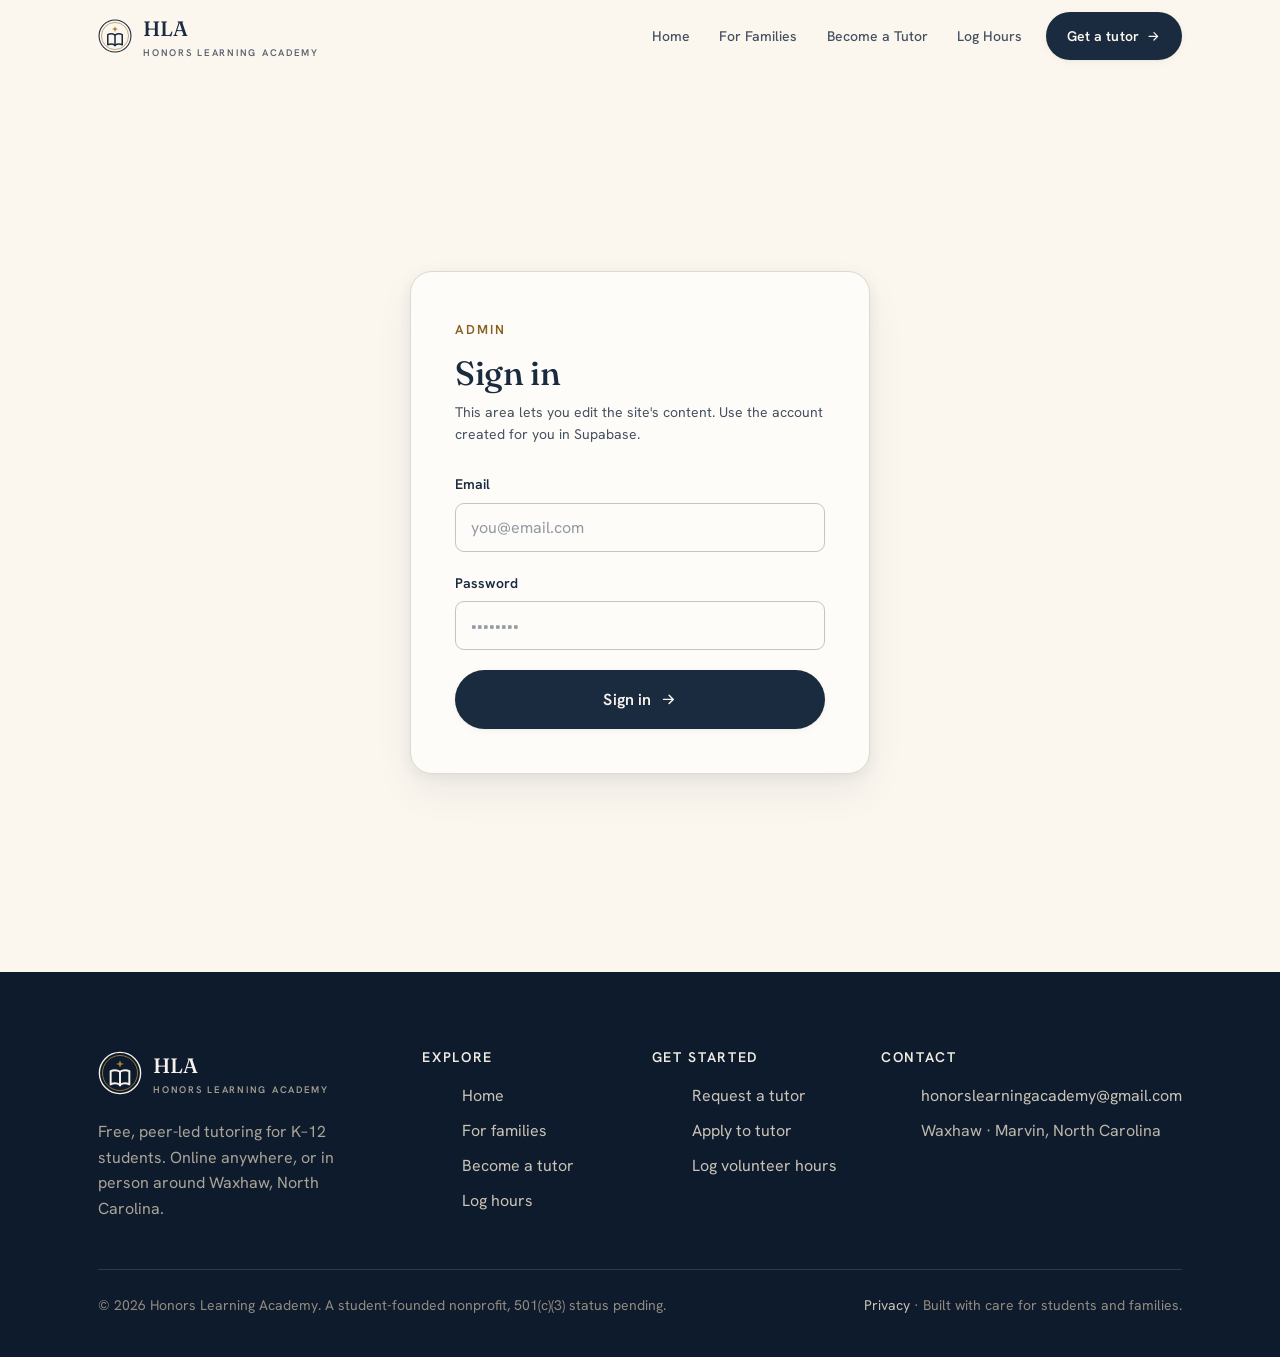
==== commit 4e69299a: "Replace client-side admin key with real Supabase Auth" ====
--- a/admin.html
+++ b/admin.html
@@ -23,15 +23,19 @@
       <div class="form-card">
         <div class="form-head">
           <span class="eyebrow no-rule">Admin</span>
-          <h3 style="margin-top:.75rem">Enter your admin key</h3>
-          <p>This area lets you edit the site's content. Only you should have the key.</p>
+          <h3 style="margin-top:.75rem">Sign in</h3>
+          <p>This area lets you edit the site's content. Use the account created for you in Supabase.</p>
         </div>
         <div class="field">
-          <label for="adminKey">Admin key</label>
-          <input id="adminKey" type="password" autocomplete="off" placeholder="••••••" />
-          <span class="error" id="adminKeyErr" style="display:none">That key didn't match. Try again.</span>
+          <label for="adminEmail">Email</label>
+          <input id="adminEmail" type="email" autocomplete="username" placeholder="you@email.com" />
         </div>
-        <button class="btn btn--primary btn--lg btn--block" id="adminEnter">Unlock <span data-ic="arrow"></span></button>
+        <div class="field">
+          <label for="adminPass">Password</label>
+          <input id="adminPass" type="password" autocomplete="current-password" placeholder="••••••••" />
+          <span class="error" id="adminKeyErr" style="display:none">That didn't work. Check the email and password.</span>
+        </div>
+        <button class="btn btn--primary btn--lg btn--block" id="adminEnter">Sign in <span data-ic="arrow"></span></button>
       </div>
     </div>
 
--- a/css/pages.css
+++ b/css/pages.css
@@ -133,3 +133,14 @@
   .form-grid { grid-template-columns: 1fr; }
   .portal__grid { grid-template-columns: 1fr; }
 }
+
+/* Send failure: shown only when a submission did not reach the backend. */
+.send-error {
+  margin-top: 1rem;
+  font-size: var(--t-sm);
+  color: oklch(50% 0.18 25);
+  background: oklch(96% 0.03 25);
+  border: 1px solid oklch(88% 0.06 25);
+  border-radius: var(--radius);
+  padding: 0.85rem 1rem;
+}
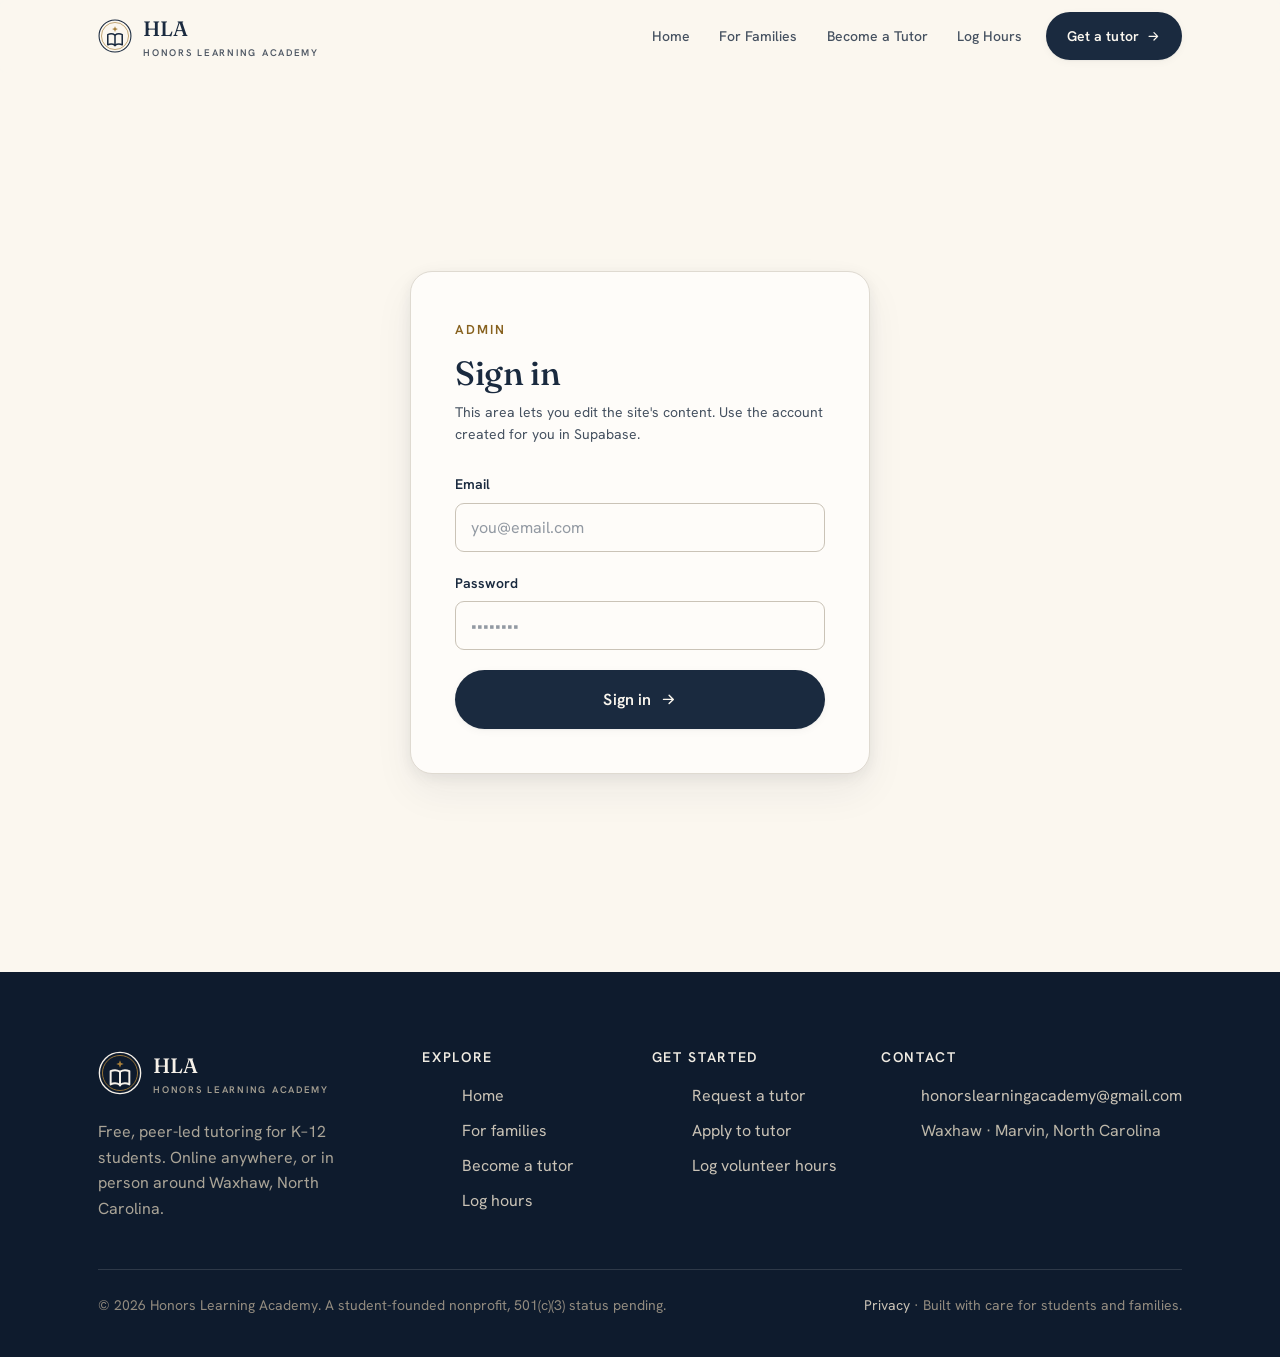
==== commit 9b1e19e2: "Fix muted contrast, add form accessibility, hide dead admin tab" ====
--- a/admin.html
+++ b/admin.html
@@ -52,7 +52,7 @@
       <div class="admin-tabs">
         <button class="admin-tab active" data-tab="content">Content</button>
         <button class="admin-tab" data-tab="text">Website text</button>
-        <button class="admin-tab" data-tab="stats">Quick facts</button>
+        <button class="admin-tab" data-tab="stats" hidden>Quick facts</button>
         <button class="admin-tab" data-tab="contact">Contact &amp; social</button>
         <button class="admin-tab" data-tab="submissions">Submissions</button>
         <button class="admin-tab" data-tab="hours">Hours log</button>
@@ -92,7 +92,7 @@
       </div>
 
       <!-- STATS -->
-      <div class="admin-panel" id="panel-stats">
+      <div class="admin-panel" id="panel-stats" hidden>
         <div class="admin-section">
           <h3>Quick facts</h3>
           <p class="desc">The four facts the site can surface. Keep them honest. Leave a note blank to hide it.</p>
--- a/css/styles.css
+++ b/css/styles.css
@@ -13,7 +13,7 @@
   --surface:    oklch(99.2% 0.005 84);
   --ink:        oklch(28%   0.045 256);
   --ink-soft:   oklch(43%   0.030 256);
-  --muted:      oklch(50%   0.022 256);
+  --muted:      oklch(46%   0.022 256);
   --gold:       oklch(62%   0.100 78);
   --gold-deep:  oklch(54%   0.100 70);
   --gold-ink:   oklch(52%   0.095 78); /* #8A6420, text only; clears 4.5:1 on paper */
@@ -276,10 +276,7 @@
 .hero__grid { display: grid; grid-template-columns: 1.12fr 0.88fr; gap: clamp(2rem, 5vw, 4.5rem); align-items: center; }
 .hero h1 { margin-block: 1.1rem 1.4rem; }
 .hero .lede { max-width: 48ch; }
-.hero__checks { display: flex; flex-wrap: wrap; gap: 0.9rem 1.6rem; margin: 1.6rem 0 2.1rem; }
-.hero__check { display: inline-flex; align-items: center; gap: 0.55rem; font-weight: 600; color: var(--ink); font-size: var(--t-sm); }
-.hero__check svg { width: 18px; height: 18px; color: var(--green); }
-.hero__btns { display: flex; flex-wrap: wrap; gap: 0.85rem; }
+.hero__btns { display: flex; flex-wrap: wrap; gap: 0.85rem; margin-top: 2.1rem; }
 
 /* At-a-glance card */
 .glance { background: var(--surface); border: 1px solid var(--line); border-radius: var(--radius-lg); padding: clamp(1.5rem, 3vw, 2.1rem); box-shadow: var(--shadow-md); }
@@ -324,7 +321,6 @@
 
 /* Steps */
 .steps { display: grid; grid-template-columns: repeat(3, 1fr); gap: clamp(1.25rem, 3vw, 2.25rem); }
-.step__n { font-family: var(--serif); font-size: 2.1rem; color: var(--gold-deep); line-height: 1; }
 .step h4 { margin: 0.65rem 0 0.45rem; font-family: var(--serif); font-weight: 480; font-size: var(--t-xl); color: var(--ink); }
 .step p { font-size: var(--t-sm); color: var(--ink-soft); }
 .step--line { position: relative; }
@@ -520,6 +516,7 @@
   letter-spacing: 0.14em;
   color: var(--green);
 }
+.team__note { margin-top: clamp(1.75rem, 3vw, 2.5rem); color: var(--ink-soft); font-size: var(--t-sm); }
 .team__bio {
   font-size: var(--t-sm);
   color: var(--ink-soft);
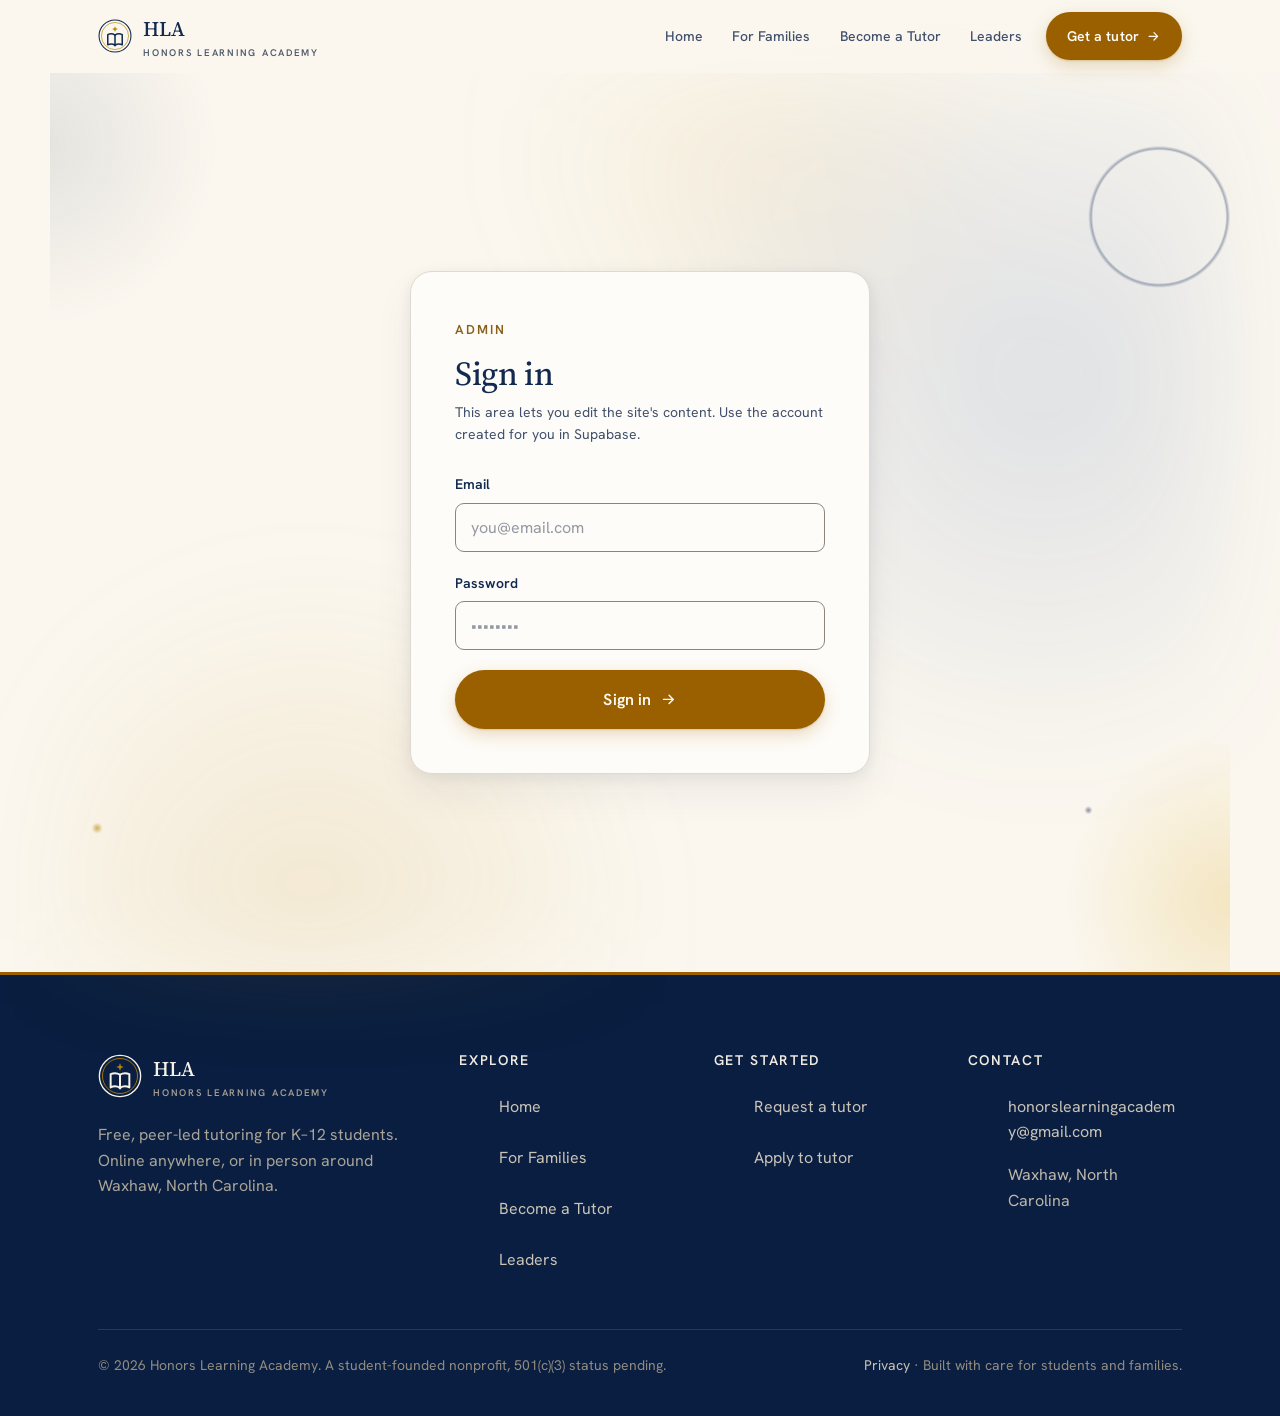
==== commit 4ca467e0: "Round 7: accessibility pass (nav focus, skip link, field contrast, form labels) From the full-site a" ====
--- a/admin.html
+++ b/admin.html
@@ -16,7 +16,7 @@
   <a class="skip-link" href="#main">Skip to content</a>
   <div data-nav></div>
 
-  <main id="main" class="wrap section">
+  <main id="main" tabindex="-1" class="wrap section">
 
     <!-- LOCK -->
     <div class="admin-lock" id="adminLock">
--- a/css/styles.css
+++ b/css/styles.css
@@ -1,9 +1,9 @@
 /* ============================================================
-   Honors Learning Academy — Design System
-   Premium editorial, light. Fraunces + Hanken Grotesk.
+   Honors Learning Academy : Design System
+   Premium editorial, light. Source Serif 4 + Hanken Grotesk.
    ============================================================ */
 
-@import url('https://fonts.googleapis.com/css2?family=Fraunces:opsz,wght@9..144,400..600&family=Hanken+Grotesk:wght@400;500;600;700&display=swap');
+@import url('https://fonts.googleapis.com/css2?family=Source+Serif+4:ital,opsz,wght@0,8..60,400..600;1,8..60,400..600&family=Hanken+Grotesk:wght@400;500;600;700&display=swap');
 
 /* ---- Tokens ---- */
 :root {
@@ -11,21 +11,26 @@
   --paper:      oklch(97.6% 0.011 84);
   --paper-2:    oklch(94.3% 0.016 83);
   --surface:    oklch(99.2% 0.005 84);
-  --ink:        oklch(28%   0.045 256);
-  --ink-soft:   oklch(43%   0.030 256);
-  --muted:      oklch(46%   0.022 256);
-  --gold:       oklch(62%   0.100 78);
-  --gold-deep:  oklch(54%   0.100 70);
-  --gold-ink:   oklch(52%   0.095 78); /* #8A6420, text only; clears 4.5:1 on paper */
-  --gold-soft:  oklch(89%   0.050 86);
-  --green:      oklch(40%   0.070 162);
-  --green-soft: oklch(91%   0.025 163);
+  --ink:        oklch(29%   0.075 260); /* deep navy blue: a touch lighter + bluer, still 13:1 on paper */
+  --ink-soft:   oklch(43%   0.050 260);
+  --muted:      oklch(47%   0.030 260);
+  --gold:       oklch(64%   0.135 80); /* accent: vivid brass; clears 3:1 on paper, bright on navy */
+  --gold-bright:oklch(74%   0.150 84); /* small eye-catch highlights, esp. on navy/blue */
+  --gold-deep:  oklch(54%   0.125 72); /* gold CTA fill; near-white text clears 4.5:1 (5.0:1) */
+  --gold-ink:   oklch(52%   0.098 78); /* #886119, text only; clears 4.5:1 on paper */
+  --gold-soft:  oklch(90%   0.058 86);
+  --gold-line:  oklch(76%   0.110 84); /* gold hairline / accent borders (decorative) */
+  --blue:       oklch(44%   0.140 260); /* medium-blue accent (trust-band eyebrow/checks/link) */
+  --blue-soft:  oklch(93%   0.028 255); /* light blue tint band ("careful with your kid") */
+  --on-blue:    oklch(93%   0.020 250); /* light text on blue-filled surfaces */
+  --green:      oklch(40%   0.075 162);
+  --green-soft: oklch(91%   0.028 163);
   --line:       oklch(89%   0.014 84);
-  --line-strong:oklch(82%   0.018 84);
-  --ink-invert: oklch(22%   0.040 256);
+  --line-strong:oklch(82%   0.020 84);
+  --ink-invert: oklch(24%   0.070 260); /* dark band: a clear deep blue, not near-black */
 
   /* fonts */
-  --serif: 'Fraunces', Georgia, 'Times New Roman', serif;
+  --serif: 'Source Serif 4', Georgia, 'Times New Roman', serif;
   --sans:  'Hanken Grotesk', system-ui, -apple-system, sans-serif;
 
   /* type scale (1.25) */
@@ -82,9 +87,12 @@
 :focus-visible { outline: 2.5px solid var(--gold); outline-offset: 3px; border-radius: 4px; }
 
 /* ---- Typography ---- */
-h1, h2, h3, h4 { font-family: var(--serif); color: var(--ink); font-weight: 480; line-height: 1.05; letter-spacing: -0.01em; }
-h1 { font-size: clamp(2.6rem, 6.2vw, var(--t-5xl)); font-weight: 460; line-height: 1.0; letter-spacing: -0.025em; }
-h2 { font-size: clamp(2rem, 4.2vw, var(--t-3xl)); letter-spacing: -0.02em; }
+/* Weights/sizes retuned for Source Serif 4 (lower contrast + smaller optical
+   size than Fraunces): heavier weight and slightly larger clamps restore the
+   presence the headings had, without reverting to the quirky serif. */
+h1, h2, h3, h4 { font-family: var(--serif); color: var(--ink); font-weight: 500; line-height: 1.05; letter-spacing: -0.012em; }
+h1 { font-size: clamp(2.8rem, 6.6vw, 5.7rem); font-weight: 545; line-height: 1.0; letter-spacing: -0.03em; }
+h2 { font-size: clamp(2.15rem, 4.5vw, 3.2rem); font-weight: 525; letter-spacing: -0.022em; }
 h3 { font-size: var(--t-xl); line-height: 1.15; }
 h4 { font-size: var(--t-lg); line-height: 1.25; }
 
@@ -106,16 +114,16 @@
 .eyebrow.no-rule::before { display: none; }
 
 .lede { font-size: clamp(1.0625rem, 1.6vw, var(--t-lg)); color: var(--ink-soft); line-height: 1.55; }
-.serif-accent { font-family: var(--serif); font-style: italic; font-weight: 460; color: var(--gold-ink); }
+.serif-accent { font-family: var(--serif); font-style: italic; font-weight: 520; color: var(--gold-ink); }
 
 /* ---- Layout ---- */
 .wrap { width: 100%; max-width: var(--maxw); margin-inline: auto; padding-inline: clamp(1.25rem, 5vw, 3rem); }
 .section { padding-block: clamp(3.5rem, 8vw, var(--sp-8)); }
 .section--tight { padding-block: clamp(2.5rem, 5vw, var(--sp-7)); }
 .band-sand { background: var(--paper-2); }
-.band-green { background: var(--green-soft); }
-.band-green .eyebrow { color: var(--green); }
-.band-green .eyebrow::before { background: var(--green); }
+.band-blue { background: var(--blue-soft); }
+.band-blue .eyebrow { color: var(--blue); }
+.band-blue .eyebrow::before { background: var(--blue); }
 .band-ink { background: var(--ink-invert); color: oklch(86% 0.02 84); }
 .band-ink h1, .band-ink h2, .band-ink h3 { color: oklch(96% 0.012 84); }
 
@@ -130,16 +138,20 @@
   min-height: 48px; transition: transform .2s var(--ease), background-color .2s var(--ease), box-shadow .25s var(--ease), color .2s var(--ease), border-color .2s var(--ease);
   will-change: transform; white-space: nowrap;
 }
-.btn svg { width: 1.05em; height: 1.05em; }
-.btn--primary { background: var(--ink); color: var(--paper); box-shadow: var(--shadow-sm); }
-.btn--primary:hover { background: oklch(24% 0.045 256); transform: translateY(-2px); box-shadow: var(--shadow-md); }
-.btn--gold { background: var(--gold-deep); color: oklch(99% 0.005 84); box-shadow: var(--shadow-sm); }
-.btn--gold:hover { background: oklch(48% 0.10 66); transform: translateY(-2px); box-shadow: var(--shadow-md); }
+.btn svg { width: 1.05em; height: 1.05em; transition: transform .25s var(--ease); }
+.btn:hover svg { transform: translateX(4px); }
+.btn--primary { background: var(--gold-deep); color: oklch(99% 0.005 84); box-shadow: 0 1px 2px oklch(54% 0.125 72 / 0.25), 0 6px 18px oklch(54% 0.125 72 / 0.22); }
+.btn--primary:hover { background: oklch(50% 0.135 70); transform: translateY(-2px); box-shadow: 0 4px 14px oklch(54% 0.125 72 / 0.30), 0 16px 34px oklch(54% 0.125 72 / 0.22); }
+.btn--gold { background: var(--gold-deep); color: oklch(99% 0.005 84); box-shadow: 0 1px 2px oklch(54% 0.125 72 / 0.25), 0 6px 18px oklch(54% 0.125 72 / 0.22); }
+.btn--gold:hover { background: oklch(50% 0.135 70); transform: translateY(-2px); box-shadow: 0 4px 14px oklch(54% 0.125 72 / 0.30), 0 16px 34px oklch(54% 0.125 72 / 0.22); }
 .btn--ghost { background: transparent; color: var(--ink); border: 1.5px solid var(--line-strong); }
 .btn--ghost:hover { border-color: var(--ink); transform: translateY(-2px); }
 .btn--lg { padding: 1.05em 1.9em; font-size: var(--t-base); min-height: 56px; }
 .btn--block { width: 100%; }
-.btn:active { transform: translateY(0); }
+/* tap-press feedback: sink + darken, fast, no bounce (reduced-motion drops the move) */
+.btn:active { transform: translateY(1px); }
+.btn--primary:active, .btn--gold:active { background: oklch(47% 0.13 70); box-shadow: 0 1px 2px oklch(54% 0.125 72 / 0.30); }
+.btn--ghost:active { background: var(--paper-2); border-color: var(--ink); }
 
 .link-gold {
   color: var(--gold-ink); font-weight: 600; background-image: linear-gradient(var(--gold), var(--gold));
@@ -147,6 +159,42 @@
   transition: background-size .28s var(--ease);
 }
 .link-gold:hover { background-size: 100% 1.5px; }
+
+/* secondary link that sits next to a gold button: navy text, blue underline that grows from the center */
+.link-blue {
+  color: var(--ink); font-weight: 600;
+  background-image: linear-gradient(var(--blue), var(--blue));
+  background-size: 0% 2px; background-position: 50% 100%; background-repeat: no-repeat;
+  transition: background-size .3s var(--ease), color .2s var(--ease);
+}
+.link-blue:hover { background-size: 100% 2px; color: var(--blue); }
+.link-blue svg { width: 1em; height: 1em; transition: transform .25s var(--ease); }
+.link-blue:hover svg { transform: translateX(3px); }
+
+/* ---- Touch pointers can't hover, so the growing-underline links never reveal
+   their underline and .link-blue never reveals its blue. Show those states at
+   rest when the primary pointer can't hover; the desktop hover animation is
+   untouched. Static at rest, so no motion is introduced. ---- */
+@media (hover: none) {
+  .link-gold, .subj__req, .trust-standards__link { background-size: 100% 1.5px; }
+  .link-blue { color: var(--blue); background-size: 100% 2px; }
+  a.team__name { text-decoration: underline; text-decoration-color: var(--gold-line); text-decoration-thickness: 1.5px; text-underline-offset: 3px; }
+  .footer__grid li a { text-decoration: underline; text-decoration-color: oklch(52% 0.03 256); text-decoration-thickness: 1px; text-underline-offset: 3px; }
+}
+
+/* contextual color shapes: a soft blurred blue + gold glow behind the primary
+   CTA clusters. No horizontal bleed: the cluster is full width, so any side
+   bleed pushes past the viewport and causes real horizontal scroll (on phones,
+   and at mid-desktop widths below the wrap max-width). Vertical glow only. */
+.hero__btns, .cta-band .cluster { position: relative; }
+.hero__btns > *, .cta-band .cluster > * { position: relative; z-index: 1; }
+.hero__btns::before, .cta-band .cluster::before {
+  content: ""; position: absolute; inset: -34% 0 -44% 0; z-index: 0; pointer-events: none;
+  border-radius: 60px; filter: blur(9px);
+  background:
+    radial-gradient(46% 82% at 20% 52%, oklch(64% 0.135 80 / 0.22), transparent 72%),
+    radial-gradient(40% 74% at 80% 56%, oklch(44% 0.140 260 / 0.16), transparent 72%);
+}
 
 /* ---- Cards ---- */
 .card {
@@ -163,7 +211,7 @@
   background: var(--surface);
 }
 .pill--gold { background: var(--gold-soft); border-color: transparent; color: oklch(40% 0.08 70); }
-.pill--green { background: var(--green-soft); border-color: transparent; color: var(--green); }
+.pill--blue { background: var(--ink); border-color: transparent; color: oklch(98% 0.005 84); }
 .pill svg { width: 1em; height: 1em; }
 
 /* ---- Nav ---- */
@@ -178,9 +226,10 @@
 .brand__mark { width: 38px; height: 38px; flex: none; }
 .brand small { display:block; font-family: var(--sans); font-size: 0.6rem; letter-spacing: 0.18em; text-transform: uppercase; color: var(--muted); font-weight: 600; }
 .nav__links { display: flex; align-items: center; gap: 0.35rem; }
-.nav__link { font-size: var(--t-sm); font-weight: 500; color: var(--ink-soft); padding: 0.5em 0.85em; border-radius: 100px; transition: color .2s var(--ease), background-color .2s var(--ease); }
+.nav__link { position: relative; font-size: var(--t-sm); font-weight: 500; color: var(--ink-soft); padding: 0.5em 0.85em; border-radius: 100px; transition: color .2s var(--ease), background-color .2s var(--ease); }
 .nav__link:hover { color: var(--ink); background: var(--paper-2); }
-.nav__link.active { color: var(--ink); }
+.nav__link.active { color: var(--ink); font-weight: 600; }
+.nav__link.active::after { content: ""; position: absolute; left: 0.85em; right: 0.85em; bottom: 0.16em; height: 2px; border-radius: 2px; background: var(--gold); }
 .nav__cta { margin-left: 0.4rem; }
 .nav__burger { display: none; width: 44px; height: 44px; align-items: center; justify-content: center; border-radius: 10px; }
 .nav__burger span { display:block; width: 20px; height: 1.7px; background: var(--ink); position: relative; transition: transform .3s var(--ease), opacity .2s var(--ease); }
@@ -191,24 +240,52 @@
 .nav.open .nav__burger span::after { transform: translateY(-6px) rotate(-45deg); }
 
 /* ---- Footer ---- */
-.footer { background: var(--ink-invert); color: oklch(78% 0.02 84); padding-block: clamp(3rem, 6vw, 5rem) 2.5rem; }
-.footer a { color: oklch(82% 0.02 84); transition: color .2s var(--ease); }
-.footer a:hover { color: var(--gold); }
+.footer { background: var(--ink-invert); color: oklch(78% 0.02 84); padding-block: clamp(3rem, 6vw, 5rem) 2.5rem; border-top: 3px solid var(--gold-deep); }
+/* overflow-wrap:anywhere lets the long contact email break instead of forcing
+   the footer grid wider than a phone viewport (real horizontal-scroll cause) */
+.footer a { color: oklch(82% 0.02 84); overflow-wrap: anywhere; transition: color .2s var(--ease); }
+.footer a:hover { color: var(--gold-bright); }
 .footer h4 { color: oklch(94% 0.012 84); font-family: var(--sans); font-size: var(--t-sm); text-transform: uppercase; letter-spacing: 0.12em; font-weight: 600; margin-bottom: 1rem; }
 .footer__grid { display: grid; grid-template-columns: 1.5fr 1fr 1fr 1fr; gap: 2.5rem; }
 .footer__brand .brand { color: oklch(96% 0.012 84); }
 .footer__brand .brand small { color: oklch(70% 0.02 84); }
 .footer__social { display: flex; gap: 0.6rem; margin-top: 1.25rem; }
-.footer__social a { width: 40px; height: 40px; border: 1px solid oklch(40% 0.03 256); border-radius: 50%; display: grid; place-items: center; transition: border-color .2s var(--ease), background-color .2s var(--ease), transform .2s var(--ease); }
-.footer__social a:hover { border-color: var(--gold); background: oklch(30% 0.04 256); transform: translateY(-2px); }
+.footer__social a { width: 44px; height: 44px; border: 1px solid oklch(40% 0.03 256); border-radius: 50%; display: grid; place-items: center; transition: border-color .2s var(--ease), background-color .2s var(--ease), transform .2s var(--ease); }
+/* footer nav/contact links: give the ~21px rows a real tap area on touch */
+.footer__grid li a { display: inline-block; padding-block: 0.5rem; }
+.footer__social a:hover { border-color: var(--gold-bright); background: oklch(30% 0.05 258); transform: translateY(-2px); }
 .footer__social svg { width: 18px; height: 18px; }
 .footer__bottom { margin-top: 3rem; padding-top: 1.5rem; border-top: 1px solid oklch(34% 0.03 256); display: flex; flex-wrap: wrap; gap: 1rem; justify-content: space-between; font-size: var(--t-sm); color: oklch(64% 0.02 84); }
 
 /* ---- Announcement bar ---- */
 .announce { background: var(--ink-invert); color: oklch(90% 0.02 84); font-size: var(--t-sm); }
 .announce__inner { display: flex; align-items: center; gap: 0.7rem; min-height: 42px; padding-block: 0.5rem; }
-.announce__dot { width: 7px; height: 7px; border-radius: 50%; background: var(--gold); flex: none; box-shadow: 0 0 0 3px oklch(62% 0.1 78 / 0.25); }
+.announce__dot { width: 7px; height: 7px; border-radius: 50%; background: var(--gold-bright); flex: none; box-shadow: 0 0 0 3px oklch(74% 0.15 84 / 0.28); }
 .announce p { margin: 0; max-width: none; }
+
+/* ---- Sticky mobile "Request a tutor" dock (index only). While scrolling, the
+   nav CTA is tucked inside the burger menu, so this keeps the primary action one
+   tap away. JS adds .show after the hero scrolls out and removes it as the
+   closing CTA approaches; it never overlaps the top nav. Mobile only. ---- */
+.cta-dock {
+  position: fixed; left: 0; right: 0; bottom: 0; z-index: 90;
+  background: oklch(97.6% 0.011 84 / 0.9);
+  backdrop-filter: saturate(140%) blur(10px); -webkit-backdrop-filter: saturate(140%) blur(10px);
+  border-top: 1px solid var(--line); box-shadow: 0 -6px 22px oklch(28% 0.045 256 / 0.10);
+  padding: 0.6rem clamp(1rem, 5vw, 1.5rem);
+  padding-bottom: max(0.6rem, env(safe-area-inset-bottom));
+  transform: translateY(110%); opacity: 0; visibility: hidden;
+  transition: transform .36s var(--ease), opacity .3s var(--ease), visibility 0s linear .36s;
+}
+.cta-dock.show { transform: none; opacity: 1; visibility: visible; transition: transform .4s var(--ease), opacity .3s var(--ease); }
+.cta-dock__inner { display: flex; align-items: center; justify-content: space-between; gap: 1rem; max-width: var(--maxw); margin-inline: auto; }
+.cta-dock__label { font-family: var(--serif); font-size: 1.02rem; font-weight: 500; color: var(--ink); line-height: 1.15; }
+.cta-dock__label small { display: block; font-family: var(--sans); font-size: 0.72rem; font-weight: 600; letter-spacing: 0.02em; color: var(--muted); }
+.cta-dock .btn { padding: 0.7em 1.15em; min-height: 44px; white-space: nowrap; }
+@media (min-width: 881px) { .cta-dock { display: none; } }
+@media (prefers-reduced-motion: reduce) {
+  .cta-dock, .cta-dock.show { transition: none; transform: none; }
+}
 
 /* ---- Stats ---- */
 .stat__value { font-family: var(--serif); font-size: clamp(2.2rem, 4vw, 3rem); font-weight: 480; color: var(--ink); line-height: 1; letter-spacing: -0.02em; }
@@ -226,7 +303,13 @@
 
 @media (prefers-reduced-motion: reduce) {
   .js .reveal { opacity: 1; transform: none; filter: none; transition: none; }
-  .btn, .card, .nav__link, .link-gold { transition: none !important; }
+  .btn, .card, .nav__link, .link-gold, .link-blue,
+  .door, .subj, .step, .footer__social a, .subj__req, .trust-standards__link,
+  .nav__burger, .nav__burger span, .nav__burger span::before, .nav__burger span::after { transition: none !important; }
+  .btn:hover svg { transform: none; }
+  .link-blue:hover svg { transform: none; }
+  /* tap-press feedback: keep the color/bg change, drop the movement */
+  .btn:active, .footer__social a:active { transform: none; }
 }
 
 /* ---- Forms ---- */
@@ -235,7 +318,9 @@
 .field .req { color: var(--gold-ink); }
 .field .hint { font-size: var(--t-sm); color: var(--muted); }
 .field input, .field select, .field textarea {
-  width: 100%; padding: 0.8em 0.95em; border: 1.5px solid var(--line-strong); border-radius: var(--radius-sm);
+  /* border clears WCAG 1.4.11 (3:1) so the input boundary is visible (matches
+     the .choice pills; --line-strong was 1.71:1). */
+  width: 100%; padding: 0.8em 0.95em; border: 1.5px solid oklch(62% 0.02 84); border-radius: var(--radius-sm);
   background: var(--surface); color: var(--ink); font-size: var(--t-base);
   transition: border-color .2s var(--ease), box-shadow .2s var(--ease);
 }
@@ -247,12 +332,26 @@
 .field.invalid .error { display: block; }
 .choice-row { display: flex; flex-wrap: wrap; gap: 0.6rem; }
 .choice {
-  display: inline-flex; align-items: center; gap: 0.5em; padding: 0.6em 1em; border: 1.5px solid var(--line-strong);
+  display: inline-flex; align-items: center; gap: 0.5em; min-height: 44px; padding: 0.6em 1em;
+  /* resting border clears WCAG 1.4.11 (3:1) so an unchecked pill reads as a control;
+     hover/checked promote it to --ink. (--line-strong is too light here at 1.71:1.) */
+  border: 1.5px solid oklch(62% 0.02 84);
   border-radius: 100px; font-size: var(--t-sm); font-weight: 500; cursor: pointer; transition: all .2s var(--ease); user-select: none;
 }
-.choice input { position: absolute; opacity: 0; pointer-events: none; }
+/* visually hidden, but sized so the global .field input { width:100% } can't
+   stretch the radio and blow out horizontal scroll at phone width */
+.choice input { position: absolute; width: 1px; height: 1px; opacity: 0; pointer-events: none; }
 .choice:has(input:checked) { border-color: var(--ink); background: var(--ink); color: var(--paper); }
 .choice:hover { border-color: var(--ink); }
+
+/* ---- Tap-press feedback on interactive rows, pills, and icon buttons, so a
+   thumb gets a response the way a cursor gets :hover. Fast, short, no bounce;
+   movement is dropped under prefers-reduced-motion (color feedback remains). ---- */
+.nav__link:active { background: var(--paper-2); }
+.nav__burger:active { background: var(--paper-2); }
+.choice:active { border-color: var(--ink); background: var(--paper-2); }
+.subj__summary:active { background: var(--paper-2); }
+.footer__social a:active { transform: scale(0.92); border-color: var(--gold-bright); }
 
 /* ---- Utilities ---- */
 .u-center { text-align: center; }
@@ -279,17 +378,47 @@
 .hero__btns { display: flex; flex-wrap: wrap; gap: 0.85rem; margin-top: 2.1rem; }
 
 /* At-a-glance card */
-.glance { background: var(--surface); border: 1px solid var(--line); border-radius: var(--radius-lg); padding: clamp(1.5rem, 3vw, 2.1rem); box-shadow: var(--shadow-md); }
-.glance__head { display: flex; align-items: center; gap: 0.9rem; padding-bottom: 1.15rem; border-bottom: 1px solid var(--line); }
-.glance__badge { width: 56px; height: 56px; flex: none; border-radius: 15px; background: var(--gold-soft); display: grid; place-items: center; color: oklch(40% 0.08 70); }
+.glance { background: var(--ink); border: 1px solid oklch(100% 0 0 / 0.10); border-top: 3px solid var(--gold-deep); border-radius: var(--radius-lg); padding: clamp(1.5rem, 3vw, 2.1rem); box-shadow: var(--shadow-md); color: var(--on-blue); }
+.glance__head { display: flex; align-items: center; gap: 0.9rem; padding-bottom: 1.15rem; border-bottom: 1px solid oklch(100% 0 0 / 0.16); }
+.glance__badge { width: 56px; height: 56px; flex: none; border-radius: 15px; background: var(--gold-soft); display: grid; place-items: center; color: var(--gold-deep); }
 .glance__badge svg { width: 30px; height: 30px; }
-.glance__head h3 { font-family: var(--sans); font-size: var(--t-base); font-weight: 600; }
-.glance__head p { font-size: var(--t-sm); color: var(--muted); margin: 0; }
+.glance__head h3 { font-family: var(--sans); font-size: var(--t-base); font-weight: 600; color: oklch(98% 0.005 84); }
+.glance__head p { font-size: var(--t-sm); color: var(--on-blue); opacity: 0.82; margin: 0; }
 .glance dl { margin-top: 0.3rem; }
-.glance .row { display: flex; justify-content: space-between; align-items: baseline; gap: 1rem; padding: 0.9rem 0; border-bottom: 1px solid var(--line); }
+.glance .row { display: flex; justify-content: space-between; align-items: baseline; gap: 1rem; padding: 0.9rem 0; border-bottom: 1px solid oklch(100% 0 0 / 0.13); }
 .glance .row:last-child { border-bottom: none; padding-bottom: 0; }
-.glance dt { color: var(--muted); font-size: var(--t-sm); }
-.glance dd { font-family: var(--serif); font-weight: 500; color: var(--ink); text-align: right; }
+.glance dt { color: var(--on-blue); opacity: 0.82; font-size: var(--t-sm); }
+.glance dd { font-family: var(--serif); font-weight: 500; color: oklch(98% 0.005 84); text-align: right; }
+
+/* Tutor hero "payoff" panel: answers "what do I get", so it is a lead claim +
+   a gold-checked list of gains, NOT the families spec sheet (badge + dt/dd). */
+.payoff {
+  background: var(--ink);
+  border: 1px solid oklch(100% 0 0 / 0.10);
+  border-top: 3px solid var(--gold-deep);
+  border-radius: var(--radius-lg);
+  padding: clamp(1.5rem, 3vw, 2.1rem);
+  box-shadow: var(--shadow-md);
+  color: var(--on-blue);
+}
+.payoff__lead {
+  font-family: var(--serif); font-size: var(--t-lg); font-weight: 500; line-height: 1.3;
+  color: oklch(98% 0.005 84); margin: 0 0 1.25rem; max-width: none;
+}
+.payoff__list { list-style: none; margin: 0; padding: 0; display: grid; gap: 0; }
+.payoff__list li {
+  display: flex; gap: 0.8rem; align-items: flex-start;
+  font-size: var(--t-base); line-height: 1.4; color: var(--on-blue);
+  padding: 0.9rem 0; border-top: 1px solid oklch(100% 0 0 / 0.13); max-width: none;
+}
+.payoff__list li:first-child { padding-top: 0; border-top: none; }
+.payoff__list li:last-child { padding-bottom: 0; }
+.payoff__ic {
+  flex: none; width: 1.5em; height: 1.5em; margin-top: 0.05em; border-radius: 50%;
+  background: oklch(64% 0.135 80 / 0.20); color: var(--gold-bright);
+  display: grid; place-items: center;
+}
+.payoff__ic svg { width: 0.8em; height: 0.8em; }
 
 /* Stat band (editorial dividers, not glowing cards) */
 .statband { display: grid; grid-template-columns: repeat(4, 1fr); border: 1px solid var(--line); border-radius: var(--radius-lg); overflow: hidden; background: var(--surface); }
@@ -299,35 +428,98 @@
 /* Two doors */
 .doors { display: grid; grid-template-columns: 1fr 1fr; gap: clamp(1rem, 2.5vw, 1.75rem); }
 .door { padding: clamp(1.6rem, 3.2vw, 2.5rem); border-radius: var(--radius-lg); border: 1px solid var(--line); transition: transform .3s var(--ease), box-shadow .3s var(--ease); }
-.door--family { background: var(--paper-2); }
-.door--tutor { background: var(--green-soft); border-color: transparent; }
+.door--family { background: var(--ink); border-color: transparent; border-top: 3px solid var(--gold-deep); color: var(--on-blue); }
+.door--tutor { background: var(--ink); border-color: transparent; border-top: 3px solid var(--gold-deep); color: var(--on-blue); }
 .door:hover { transform: translateY(-4px); box-shadow: var(--shadow-md); }
-.door__icon { width: 50px; height: 50px; border-radius: 13px; display: grid; place-items: center; background: var(--surface); color: var(--ink); margin-bottom: 1.2rem; }
+.door__icon { width: 50px; height: 50px; border-radius: 13px; display: grid; place-items: center; background: var(--gold-deep); color: oklch(99% 0.005 84); margin-bottom: 1.2rem; box-shadow: 0 4px 12px oklch(54% 0.125 72 / 0.30); }
 .door__icon svg { width: 26px; height: 26px; }
 .door h3 { margin-bottom: 0.55rem; }
 .door p { color: var(--ink-soft); font-size: var(--t-base); }
+/* doors are navy-filled: override text to light AFTER the .door p rule so it wins */
+.door--tutor h3, .door--family h3 { color: oklch(98% 0.005 84); }
+.door--tutor p, .door--family p { color: var(--on-blue); }
 .door .btn { margin-top: 1.5rem; }
 
-/* Subjects */
+/* Subjects : clickable expand-on-tap cards (FAQ affordance, tighter grid) */
+.subjects__hint { font-size: var(--t-sm); color: var(--muted); margin: -0.5rem 0 1.5rem; }
 .subjects__group + .subjects__group { margin-top: clamp(1.75rem, 3vw, 2.5rem); }
-.subjects__grid { display: grid; grid-template-columns: repeat(2, 1fr); gap: clamp(0.75rem, 1.5vw, 1.1rem); }
-.subj { display: flex; gap: 1rem; padding: 1.2rem 1.3rem; border-radius: var(--radius); border: 1px solid var(--line); background: var(--surface); align-items: flex-start; transition: border-color .25s var(--ease), transform .25s var(--ease), box-shadow .25s var(--ease); }
+.subjects__grid { display: grid; grid-template-columns: repeat(2, 1fr); gap: clamp(0.75rem, 1.5vw, 1.1rem); align-items: start; }
+
+.subj {
+  border: 1px solid var(--line); border-radius: var(--radius); background: var(--surface);
+  transition: border-color .25s var(--ease), box-shadow .25s var(--ease), transform .25s var(--ease);
+}
 .subj:hover { border-color: var(--line-strong); transform: translateY(-2px); box-shadow: var(--shadow-sm); }
-.subj__ic { width: 44px; height: 44px; flex: none; border-radius: 12px; display: grid; place-items: center; background: var(--paper-2); color: var(--gold-deep); }
+.subj[open] { border-color: var(--gold-line); box-shadow: var(--shadow-sm); }
+.subj[open]:hover { transform: none; }
+
+.subj__summary {
+  list-style: none; cursor: pointer; display: flex; align-items: center; gap: 0.95rem;
+  padding: 1.05rem 1.2rem;
+}
+.subj__summary::-webkit-details-marker { display: none; }
+.subj__ic { width: 44px; height: 44px; flex: none; border-radius: 12px; display: grid; place-items: center; background: var(--paper-2); color: var(--gold-deep); transition: background-color .25s var(--ease), color .25s var(--ease); }
 .subj__ic svg { width: 23px; height: 23px; }
-.subj h4 { font-family: var(--sans); font-size: var(--t-base); font-weight: 600; color: var(--ink); }
-.subj p { font-size: var(--t-sm); color: var(--muted); margin-top: 0.2rem; }
-.subj--spec .subj__ic { background: var(--ink); color: var(--gold); }
+.subj__name { flex: 1; min-width: 0; font-family: var(--sans); font-size: var(--t-base); font-weight: 600; color: var(--ink); letter-spacing: -0.005em; }
+.subj__toggle {
+  width: 26px; height: 26px; flex: none; border-radius: 50%; border: 1.5px solid var(--line-strong);
+  position: relative; display: grid; place-items: center;
+  transition: background-color .2s var(--ease), border-color .2s var(--ease);
+}
+.subj__toggle::before, .subj__toggle::after { content: ""; position: absolute; background: var(--ink); border-radius: 2px; }
+.subj__toggle::before { width: 11px; height: 1.8px; }
+.subj__toggle::after { width: 1.8px; height: 11px; transition: transform .3s var(--ease); }
+.subj[open] .subj__toggle::after { transform: scaleY(0); }
+.subj[open] .subj__toggle { background: var(--gold-soft); border-color: var(--gold); }
+.subj[open] .subj__toggle::before { background: var(--gold-ink); }
+
+.subj__body { padding: 0 1.2rem 1.15rem; }
+.subj[open] .subj__body { animation: subjIn .34s var(--ease); }
+.subj__body p { font-size: var(--t-sm); color: var(--ink-soft); margin: 0 0 0.7rem; max-width: 46ch; }
+.subj__req { font-size: var(--t-sm); font-weight: 600; color: var(--gold-ink); display: inline-flex; align-items: center; gap: 0.4em;
+  background-image: linear-gradient(var(--gold), var(--gold)); background-size: 0% 1.5px; background-position: 0 100%; background-repeat: no-repeat; transition: background-size .28s var(--ease); }
+.subj__req:hover { background-size: 100% 1.5px; }
+.subj__req svg { width: 1em; height: 1em; }
+
+/* Guarantee a 44px-tall tap target on standalone text-link CTAs. Their underline
+   is a bottom-anchored background, so vertical padding would detach it; a
+   centered transparent overlay grows the hit area with no visual change. */
+.subj__req, .link-blue, button.link-gold[data-reset] { position: relative; }
+.subj__req::after, .link-blue::after, button.link-gold[data-reset]::after {
+  content: ""; position: absolute; left: 0; right: 0; top: 50%; transform: translateY(-50%); height: 44px;
+}
+
+.subj--spec .subj__ic { background: var(--ink); color: var(--gold-bright); }
+
+/* AP prep: full-width, gold-forward feature row */
+.subj--feature { grid-column: 1 / -1; border-color: var(--gold-line); background: oklch(97.4% 0.022 86); }
+.subj--feature .subj__ic { background: var(--gold-soft); color: var(--gold-deep); }
+.subj--feature .subj__badge { font-size: var(--t-eyebrow); font-weight: 600; text-transform: uppercase; letter-spacing: 0.12em; color: var(--gold-ink); white-space: nowrap; margin-right: 0.2rem; }
+@media (max-width: 420px) { .subj--feature .subj__badge { display: none; } }
+
+@keyframes subjIn { from { opacity: 0; transform: translateY(-6px); } to { opacity: 1; transform: none; } }
+@media (prefers-reduced-motion: reduce) { .subj[open] .subj__body { animation: none; } .subj__toggle::after { transition: none; } }
 
 /* Steps */
 .steps { display: grid; grid-template-columns: repeat(3, 1fr); gap: clamp(1.25rem, 3vw, 2.25rem); }
-.step h4 { margin: 0.65rem 0 0.45rem; font-family: var(--serif); font-weight: 480; font-size: var(--t-xl); color: var(--ink); }
+/* four-step variant (tutors): 4 columns on desktop, collapses like .steps below 880 */
+.steps--four { grid-template-columns: repeat(4, 1fr); }
+.step {
+  background: var(--surface);
+  border: 1.5px solid var(--gold-deep);
+  border-radius: var(--radius);
+  padding: clamp(1.35rem, 2.5vw, 1.9rem);
+  transition: border-color .25s var(--ease), box-shadow .25s var(--ease), transform .25s var(--ease);
+}
+.step:nth-child(even) { border-color: var(--blue); }
+.step:hover { transform: translateY(-3px); box-shadow: var(--shadow-sm); }
+.step h4 { margin: 0.2rem 0 0.45rem; font-family: var(--serif); font-weight: 480; font-size: var(--t-xl); color: var(--ink); }
 .step p { font-size: var(--t-sm); color: var(--ink-soft); }
 .step--line { position: relative; }
 
 /* Mission / editorial split */
 .split { display: grid; grid-template-columns: 0.8fr 1.2fr; gap: clamp(2rem, 5vw, 4rem); align-items: start; }
-.pullquote { font-family: var(--serif); font-weight: 460; font-size: clamp(1.45rem, 3vw, 2.15rem); line-height: 1.28; color: var(--ink); letter-spacing: -0.015em; }
+.pullquote { font-family: var(--serif); font-weight: 500; font-size: clamp(1.5rem, 3vw, 2.25rem); line-height: 1.28; color: var(--ink); letter-spacing: -0.015em; }
 .pullquote .serif-accent { font-size: inherit; }
 .sig { margin-top: 1.5rem; display: flex; align-items: center; gap: 0.8rem; font-size: var(--t-sm); color: var(--muted); }
 .sig__line { width: 32px; height: 1.5px; background: var(--line-strong); }
@@ -335,7 +527,7 @@
 /* Trust strip */
 .trust { display: grid; grid-template-columns: repeat(2, 1fr); gap: clamp(1.25rem, 3vw, 2.25rem); }
 .trust__item { display: flex; gap: 0.9rem; align-items: flex-start; }
-.trust__ic { width: 40px; height: 40px; flex: none; border-radius: 11px; background: var(--surface); color: var(--green); display: grid; place-items: center; }
+.trust__ic { width: 40px; height: 40px; flex: none; border-radius: 11px; background: var(--surface); color: var(--blue); display: grid; place-items: center; }
 .trust__ic svg { width: 21px; height: 21px; }
 .trust h4 { font-family: var(--sans); font-size: var(--t-base); font-weight: 600; color: var(--ink); margin-bottom: 0.25rem; }
 .trust p { font-size: var(--t-sm); color: var(--ink-soft); }
@@ -370,7 +562,7 @@
   gap: 0.75rem;
   align-items: flex-start;
   padding: 0.85rem 0;
-  border-bottom: 1px solid oklch(82% 0.02 163);
+  border-bottom: 1px solid oklch(84% 0.03 255);
   max-width: none;
 }
 .trust-standards li:first-child { padding-top: 0; }
@@ -387,7 +579,7 @@
   width: 1.15em;
   height: 1.15em;
   margin-top: 0.15em;
-  color: var(--green);
+  color: var(--blue);
   display: grid;
   place-items: center;
 }
@@ -397,8 +589,8 @@
   margin-top: 1rem;
   font-size: var(--t-sm);
   font-weight: 600;
-  color: var(--green);
-  background-image: linear-gradient(var(--green), var(--green));
+  color: var(--blue);
+  background-image: linear-gradient(var(--blue), var(--blue));
   background-size: 0% 1.5px;
   background-position: 0 100%;
   background-repeat: no-repeat;
@@ -463,7 +655,7 @@
   max-width: 28ch;
 }
 
-/* Team roster */
+/* Team roster (the Leaders page) */
 .team {
   display: grid;
   grid-template-columns: repeat(4, 1fr);
@@ -488,10 +680,10 @@
   height: 100%;
   display: grid;
   place-items: center;
-  background: var(--paper);
-  color: var(--ink);
-}
-.band-sand .team__mono { background: var(--paper); }
+  background: var(--ink);
+  color: var(--gold-bright);
+}
+.band-sand .team__mono { background: var(--ink); }
 .team__mono span {
   font-family: var(--serif);
   font-size: clamp(2rem, 4vw, 2.75rem);
@@ -514,7 +706,7 @@
   font-weight: 600;
   text-transform: uppercase;
   letter-spacing: 0.14em;
-  color: var(--green);
+  color: var(--gold-ink);
 }
 .team__note { margin-top: clamp(1.75rem, 3vw, 2.5rem); color: var(--ink-soft); font-size: var(--t-sm); }
 .team__bio {
@@ -528,6 +720,72 @@
 .cta-band { text-align: center; }
 .cta-band .cluster { justify-content: center; margin-top: 1.75rem; }
 .cta-band h2 { max-width: 18ch; margin-inline: auto; }
+
+/* ============================================================
+   Decorative accents: bold navy + gold "splashes" on the off-white
+   sections (including the plain low-color ones). Behind content
+   (isolation + z-index), pointer-events off. Navy carries boldly
+   through crisp rings + dots; navy soft-blobs stay <=0.13 so caption
+   text keeps its contrast, gold blobs stay <=0.24. Dark filled bands
+   (navy, blue tint) are excluded so they don't get busy.
+   ============================================================ */
+.hero, .page-hero, .cta-band, .band-sand,
+.section:not(.band-sand):not(.band-blue):not(.cta-band) { position: relative; isolation: isolate; }
+.hero > *, .page-hero > *, .cta-band > *, .band-sand > *,
+.section:not(.band-sand):not(.band-blue):not(.cta-band) > * { position: relative; z-index: 1; }
+.hero::before, .page-hero::before, .cta-band::before, .band-sand::before,
+.section:not(.band-sand):not(.band-blue):not(.cta-band)::before {
+  content: ""; position: absolute; inset: 0; z-index: 0; pointer-events: none;
+}
+.hero::before {
+  background:
+    radial-gradient(circle 360px at 98% 0%,   oklch(74% 0.150 84 / 0.24), transparent 60%),
+    radial-gradient(circle 240px at -2% 98%,   oklch(29% 0.075 260 / 0.12), transparent 60%),
+    radial-gradient(circle 120px at 5% 34%,    transparent 69%, oklch(29% 0.075 260 / 0.38) 71%, transparent 74%),
+    radial-gradient(circle 9px  at 66% 22%,    oklch(64% 0.135 80 / 0.65), transparent 70%),
+    radial-gradient(circle 7px  at 46% 90%,    oklch(29% 0.075 260 / 0.55), transparent 70%);
+}
+.page-hero::before {
+  background:
+    radial-gradient(circle 340px at 100% -2%, oklch(74% 0.150 84 / 0.22), transparent 60%),
+    radial-gradient(circle 200px at -2% 100%, oklch(29% 0.075 260 / 0.11), transparent 60%),
+    radial-gradient(circle 100px at 4% 26%,    transparent 69%, oklch(29% 0.075 260 / 0.36) 71%, transparent 74%),
+    radial-gradient(circle 8px  at 60% 18%,    oklch(64% 0.135 80 / 0.62), transparent 70%);
+}
+.cta-band::before {
+  background:
+    radial-gradient(circle 320px at 2% 6%,    oklch(29% 0.075 260 / 0.12), transparent 60%),
+    radial-gradient(circle 300px at 98% 94%,  oklch(74% 0.150 84 / 0.22), transparent 60%),
+    radial-gradient(circle 110px at 90% 12%,   transparent 69%, oklch(29% 0.075 260 / 0.38) 71%, transparent 74%),
+    radial-gradient(circle 9px  at 8% 82%,     oklch(64% 0.135 80 / 0.65), transparent 70%),
+    radial-gradient(circle 7px  at 84% 32%,    oklch(29% 0.075 260 / 0.5), transparent 70%);
+}
+/* content bands + plain sections: bolder than before, gold blob + navy ring + dots */
+.band-sand::before,
+.section:not(.band-sand):not(.band-blue):not(.cta-band)::before {
+  background:
+    radial-gradient(circle 300px at -1% 8%,   oklch(29% 0.075 260 / 0.10), transparent 60%),
+    radial-gradient(circle 280px at 100% 92%, oklch(74% 0.150 84 / 0.20), transparent 60%),
+    radial-gradient(circle 96px at 94% 16%,    transparent 69%, oklch(29% 0.075 260 / 0.34) 71%, transparent 74%),
+    radial-gradient(circle 8px  at 4% 84%,     oklch(64% 0.135 80 / 0.60), transparent 70%),
+    radial-gradient(circle 6px  at 88% 82%,    oklch(29% 0.075 260 / 0.5), transparent 70%);
+}
+/* second layer: large, soft, blurred asymmetric blobs that fill the dead space */
+.hero::after, .page-hero::after, .cta-band::after, .band-sand::after,
+.section:not(.band-sand):not(.band-blue):not(.cta-band)::after {
+  content: ""; position: absolute; inset: 0; z-index: 0; pointer-events: none;
+  filter: blur(50px);
+  background:
+    radial-gradient(46% 62% at 84% 34%, oklch(44% 0.140 260 / 0.13), transparent 74%),
+    radial-gradient(40% 54% at 22% 94%, oklch(64% 0.135 80 / 0.13), transparent 74%),
+    radial-gradient(30% 42% at 60% 8%,  oklch(64% 0.135 80 / 0.08), transparent 74%);
+}
+.hero::after { background:
+    radial-gradient(42% 60% at 12% 84%, oklch(44% 0.140 260 / 0.13), transparent 74%),
+    radial-gradient(38% 50% at 90% 70%, oklch(64% 0.135 80 / 0.12), transparent 74%); }
+.cta-band::after { background:
+    radial-gradient(40% 56% at 16% 78%, oklch(44% 0.140 260 / 0.12), transparent 74%),
+    radial-gradient(40% 56% at 84% 24%, oklch(64% 0.135 80 / 0.13), transparent 74%); }
 
 @media (max-width: 880px) {
   .hero__grid { grid-template-columns: 1fr; gap: 2.5rem; }
@@ -568,11 +826,15 @@
   .nav__links {
     position: fixed; inset: 72px 0 auto 0; flex-direction: column; align-items: stretch; gap: 0.25rem;
     background: var(--paper); border-bottom: 1px solid var(--line); padding: 1rem clamp(1.25rem, 5vw, 3rem) 1.5rem;
-    transform: translateY(-130%); transition: transform .4s var(--ease); box-shadow: var(--shadow-md); z-index: 99;
+    transform: translateY(-130%); box-shadow: var(--shadow-md); z-index: 99;
+    /* closed = out of the tab order. It used to only translate off-screen, so a
+       keyboard/switch user tabbed into invisible off-screen nav links. */
+    visibility: hidden; transition: transform .4s var(--ease), visibility 0s linear .4s;
   }
-  .nav.open .nav__links { transform: translateY(0); }
+  .nav.open .nav__links { transform: translateY(0); visibility: visible; transition: transform .4s var(--ease); }
   .nav__link { padding: 0.85em 0.5em; font-size: var(--t-base); border-bottom: 1px solid var(--line); border-radius: 0; }
   .nav__link:hover { background: transparent; }
+  .nav__link.active::after { display: none; }
   .nav__cta { margin: 0.75rem 0 0; }
   .nav__cta .btn { width: 100%; }
   .nav__burger { display: inline-flex; }
@@ -583,3 +845,8 @@
   .footer__grid { grid-template-columns: 1fr 1fr; gap: 1.75rem; }
   .footer__brand { grid-column: 1 / -1; }
 }
+/* single column on phones: the long contact email gets full width (no ugly
+   mid-word wrap) and the link list stops feeling cramped */
+@media (max-width: 430px) {
+  .footer__grid { grid-template-columns: 1fr; gap: 1.5rem; }
+}
--- a/css/pages.css
+++ b/css/pages.css
@@ -1,12 +1,12 @@
 /* ============================================================
-   HLA — Page components: forms, FAQ, perks, portal, admin
+   HLA : Page components: forms, FAQ, perks, portal, admin
    Loaded after styles.css on inner pages.
    ============================================================ */
 
 /* Compact page hero */
 .page-hero { padding-block: clamp(2.25rem, 6vw, 4.5rem) clamp(1.5rem, 4vw, 3rem); }
 .page-hero .eyebrow { margin-bottom: 1.1rem; }
-.page-hero h1 { font-size: clamp(2.3rem, 5vw, 4rem); max-width: 16ch; }
+.page-hero h1 { font-size: clamp(2.45rem, 5.3vw, 4.3rem); max-width: 16ch; }
 .page-hero .lede { margin-top: 1.2rem; max-width: 54ch; }
 .page-hero__grid { display: grid; grid-template-columns: 1.1fr 0.9fr; gap: clamp(2rem, 5vw, 4rem); align-items: center; }
 
@@ -37,6 +37,46 @@
 @keyframes pop { from { opacity: 0; transform: scale(.96); } to { opacity: 1; transform: none; } }
 @media (prefers-reduced-motion: reduce) { .form-success.show { animation: none; } }
 
+/* ============================================================
+   Multi-step request flow (students): a button-driven version of
+   the request form. Reuses .choice / .field / .btn / .form-success;
+   the plain <form> stays as the no-JS fallback.
+   ============================================================ */
+.reqflow[hidden] { display: none; }
+.reqflow__progress { display: flex; align-items: center; justify-content: space-between; gap: 1rem; margin-bottom: 1.6rem; }
+.reqflow__count { font-family: var(--sans); font-size: var(--t-eyebrow); font-weight: 600; text-transform: uppercase; letter-spacing: 0.14em; color: var(--gold-ink); margin: 0; }
+.reqflow__dots { list-style: none; display: flex; gap: 0.45rem; margin: 0; padding: 0; }
+.reqflow__dots li { width: 8px; height: 8px; border-radius: 50%; background: var(--line-strong); transition: background-color .2s var(--ease), transform .2s var(--ease); }
+.reqflow__dots li.done { background: var(--gold-deep); }
+.reqflow__dots li.current { background: var(--ink); transform: scale(1.18); }
+.reqflow__step[hidden] { display: none; }
+.reqflow__q { font-family: var(--serif); font-weight: 500; font-size: var(--t-xl); color: var(--ink); line-height: 1.2; letter-spacing: -0.01em; }
+.reqflow__q:focus, .reqflow__err:focus { outline: none; }
+.reqflow__hint { font-size: var(--t-sm); color: var(--muted); margin: 0.5rem 0 0; }
+.reqflow__choices { display: flex; flex-wrap: wrap; gap: 0.6rem; margin-top: 1.35rem; }
+.reqflow__group + .reqflow__group { margin-top: 1.35rem; }
+.reqflow__grouplabel { font-size: var(--t-eyebrow); font-weight: 600; text-transform: uppercase; letter-spacing: 0.12em; color: var(--muted); margin: 0 0 0.7rem; }
+.reqflow__other { margin-top: 1.1rem; max-width: 400px; }
+.reqflow__step .field { margin-bottom: 1.25rem; }
+.reqflow__step .field:last-of-type { margin-bottom: 0; }
+.reqflow__err { font-size: var(--t-sm); color: oklch(50% 0.18 25); margin: 1.1rem 0 0; display: none; }
+.reqflow__err.show { display: block; }
+.reqflow__nav { display: flex; align-items: center; gap: 0.85rem; margin-top: 2rem; }
+.reqflow__next { margin-left: auto; }
+.reqflow__step .fineprint { font-size: var(--t-sm); color: var(--muted); margin-top: 1.35rem; display: flex; gap: 0.5rem; align-items: flex-start; }
+.reqflow__step .fineprint svg { width: 16px; height: 16px; color: var(--green); flex: none; margin-top: 2px; }
+.reqflow__success[hidden] { display: none; }
+.reqflow__success:not([hidden]) { display: block; animation: pop .5s var(--ease); }
+@keyframes reqfade { from { opacity: 0; } to { opacity: 1; } }
+.reqflow__step.is-active { animation: reqfade .16s var(--ease); }
+@media (prefers-reduced-motion: reduce) {
+  .reqflow__step.is-active { animation: none; }
+  .reqflow__success:not([hidden]) { animation: none; }
+  .reqflow__dots li { transition: none; }
+}
+/* keyboard focus ring on choice pills (their inputs are visually hidden) */
+.choice:has(input:focus-visible) { outline: 2.5px solid var(--gold); outline-offset: 3px; }
+
 /* FAQ via <details> */
 .faq { max-width: 760px; }
 .faq details { border-bottom: 1px solid var(--line); }
@@ -46,18 +86,68 @@
 .faq summary .ic::before, .faq summary .ic::after { content: ""; position: absolute; background: var(--ink); }
 .faq summary .ic::before { width: 11px; height: 1.7px; } .faq summary .ic::after { width: 1.7px; height: 11px; transition: transform .3s var(--ease); }
 .faq details[open] summary .ic::after { transform: scaleY(0); }
-.faq details[open] summary .ic { background: var(--paper-2); }
+.faq details[open] summary .ic { background: var(--gold-soft); border-color: var(--gold); }
+.faq details[open] summary .ic::before { background: var(--gold-ink); }
 .faq .faq__body { padding-bottom: 1.3rem; color: var(--ink-soft); max-width: 68ch; }
+
+/* "Next page" control under the homepage FAQ: a bordered navigation row
+   (not an inline text link) that clearly points to the families FAQ. */
+.faq-more {
+  display: flex; align-items: center; justify-content: space-between; gap: 1rem;
+  max-width: 760px; margin-top: 1.75rem;
+  padding: 1rem 1.1rem 1rem 1.4rem;
+  border: 1.5px solid var(--line-strong); border-radius: var(--radius);
+  color: var(--ink); font-weight: 600; font-size: var(--t-base);
+  transition: border-color .2s var(--ease), background-color .2s var(--ease), transform .2s var(--ease), box-shadow .2s var(--ease);
+}
+.faq-more:hover { border-color: var(--ink); background: var(--surface); transform: translateY(-2px); box-shadow: var(--shadow-sm); }
+.faq-more__arrow {
+  flex: none; width: 36px; height: 36px; border-radius: 50%;
+  background: var(--gold-deep); color: oklch(99% 0.005 84);
+  display: grid; place-items: center; transition: transform .25s var(--ease);
+}
+.faq-more__arrow svg { width: 1.05em; height: 1.05em; }
+.faq-more:hover .faq-more__arrow { transform: translateX(3px); }
 @media (prefers-reduced-motion: reduce) { .faq summary .ic, .faq summary .ic::after { transition: none; } }
 
+/* ---- Tap-press feedback (pages): FAQ rows, the FAQ "next page" control, the
+   chat send button, and admin tabs, so a thumb gets a response the way a cursor
+   gets :hover. Reduced-motion drops the movement (color feedback remains). ---- */
+.faq summary:active { background: var(--paper-2); }
+.faq-more:active { background: var(--surface); border-color: var(--ink); transform: translateY(0); }
+.chat__send:active { transform: scale(0.94); background: oklch(47% 0.13 70); }
+.admin-tab:active { background: var(--paper-2); }
+@media (prefers-reduced-motion: reduce) {
+  .faq-more, .faq-more__arrow, .chat__send, .admin-tab, .switch .track::before { transition: none !important; }
+  .chat__send:active { transform: none; }
+  .admin-panel.active { animation: none; }
+}
+
+/* ============================================================
+   Matching explainer (students): a calm, numbered walkthrough of
+   one illustrative match. No live data, no interactivity.
+   ============================================================ */
+.match { list-style: none; max-width: 680px; margin: 0; padding: 0; display: grid; gap: clamp(1.75rem, 3.5vw, 2.6rem); }
+.match__step { display: grid; grid-template-columns: auto 1fr; column-gap: clamp(1rem, 2.5vw, 1.5rem); align-items: baseline; }
+.match__num { font-family: var(--serif); font-weight: 500; font-size: clamp(1.9rem, 4vw, 2.4rem); line-height: 1; color: var(--gold-ink); font-variant-numeric: tabular-nums; letter-spacing: -0.02em; }
+.match__title { font-family: var(--serif); font-weight: 500; font-size: var(--t-lg); color: var(--ink); line-height: 1.2; letter-spacing: -0.01em; }
+.match__body > p { font-size: var(--t-base); color: var(--ink-soft); margin: 0.4rem 0 0; max-width: 52ch; }
+.match__tags { display: flex; flex-wrap: wrap; gap: 0.5rem; margin-top: 0.9rem; }
+.match__note { max-width: 640px; margin-top: clamp(1.75rem, 3.5vw, 2.75rem); padding-top: 1.3rem; border-top: 1px solid var(--line); color: var(--ink); font-weight: 500; }
+
 /* ============================================================
    Members Portal
    ============================================================ */
+.members-gate { display: flex; gap: 0.8rem; align-items: flex-start; max-width: 640px; margin-top: 1.6rem; padding: 1rem 1.15rem; background: var(--surface); border: 1px solid var(--gold-line); border-top: 3px solid var(--gold-deep); border-radius: var(--radius); }
+.members-gate__ic { flex: none; color: var(--gold-deep); margin-top: 1px; display: grid; }
+.members-gate__ic svg { width: 22px; height: 22px; }
+.members-gate p { margin: 0; font-size: var(--t-sm); color: var(--ink-soft); }
+
 .portal__grid { display: grid; grid-template-columns: 1.1fr 0.9fr; gap: clamp(1.5rem, 3vw, 2.5rem); align-items: start; }
 
 .chat { background: var(--surface); border: 1px solid var(--line); border-radius: var(--radius-lg); box-shadow: var(--shadow-md); overflow: hidden; display: flex; flex-direction: column; min-height: 520px; }
 .chat__head { display: flex; align-items: center; gap: 0.8rem; padding: 1rem 1.25rem; border-bottom: 1px solid var(--line); background: var(--paper); }
-.chat__avatar { width: 40px; height: 40px; border-radius: 50%; background: var(--ink); color: var(--gold); display: grid; place-items: center; flex: none; }
+.chat__avatar { width: 40px; height: 40px; border-radius: 50%; background: var(--ink); color: var(--gold-bright); display: grid; place-items: center; flex: none; }
 .chat__avatar svg { width: 22px; height: 22px; }
 .chat__head h3 { font-family: var(--sans); font-size: var(--t-base); font-weight: 600; }
 .chat__head .status { font-size: var(--t-sm); color: var(--green); display: flex; align-items: center; gap: 0.4rem; }
@@ -70,17 +160,17 @@
 .msg--user { align-self: flex-end; background: var(--ink); color: var(--paper); border-bottom-right-radius: 5px; }
 .chat__quick { display: flex; flex-wrap: wrap; gap: 0.5rem; padding: 0 1.25rem 0.5rem; }
 .chat__input { display: flex; gap: 0.6rem; padding: 1rem 1.25rem; border-top: 1px solid var(--line); background: var(--paper); }
-.chat__input input { flex: 1; padding: 0.75em 1em; border: 1.5px solid var(--line-strong); border-radius: 100px; background: var(--surface); font-size: var(--t-base); }
+.chat__input input { flex: 1; padding: 0.75em 1em; border: 1.5px solid oklch(62% 0.02 84); border-radius: 100px; background: var(--surface); font-size: var(--t-base); }
 .chat__input input:focus { outline: none; border-color: var(--gold); box-shadow: 0 0 0 3px var(--gold-soft); }
-.chat__send { width: 46px; height: 46px; flex: none; border-radius: 50%; background: var(--ink); color: var(--paper); display: grid; place-items: center; transition: background-color .2s var(--ease), transform .2s var(--ease); }
-.chat__send:hover { background: oklch(24% 0.045 256); transform: translateY(-1px); }
+.chat__send { width: 46px; height: 46px; flex: none; border-radius: 50%; background: var(--gold-deep); color: oklch(99% 0.005 84); display: grid; place-items: center; transition: background-color .2s var(--ease), transform .2s var(--ease); }
+.chat__send:hover { background: oklch(50% 0.135 70); transform: translateY(-1px); }
 .chat__send svg { width: 20px; height: 20px; }
 
 .dash { display: flex; flex-direction: column; gap: 1.25rem; }
 .dash__total { background: var(--ink-invert); color: oklch(92% 0.02 84); border-radius: var(--radius-lg); padding: clamp(1.5rem, 3vw, 2.1rem); }
-.dash__total .eyebrow { color: var(--gold); }
+.dash__total .eyebrow { color: var(--gold-bright); }
 .dash__big { font-family: var(--serif); font-size: clamp(3rem, 7vw, 4.5rem); line-height: 1; color: oklch(96% 0.012 84); margin: 0.6rem 0 0.2rem; letter-spacing: -0.02em; }
-.dash__big span { font-size: 0.4em; color: var(--gold); margin-left: 0.3rem; }
+.dash__big span { font-size: 0.4em; color: var(--gold-bright); margin-left: 0.3rem; }
 .dash__sub { font-size: var(--t-sm); color: oklch(72% 0.02 84); }
 .dash__sessions { background: var(--surface); border: 1px solid var(--line); border-radius: var(--radius-lg); padding: clamp(1.25rem, 2.5vw, 1.75rem); }
 .dash__sessions h4 { font-family: var(--sans); font-size: var(--t-sm); text-transform: uppercase; letter-spacing: 0.1em; color: var(--muted); margin-bottom: 1rem; }
